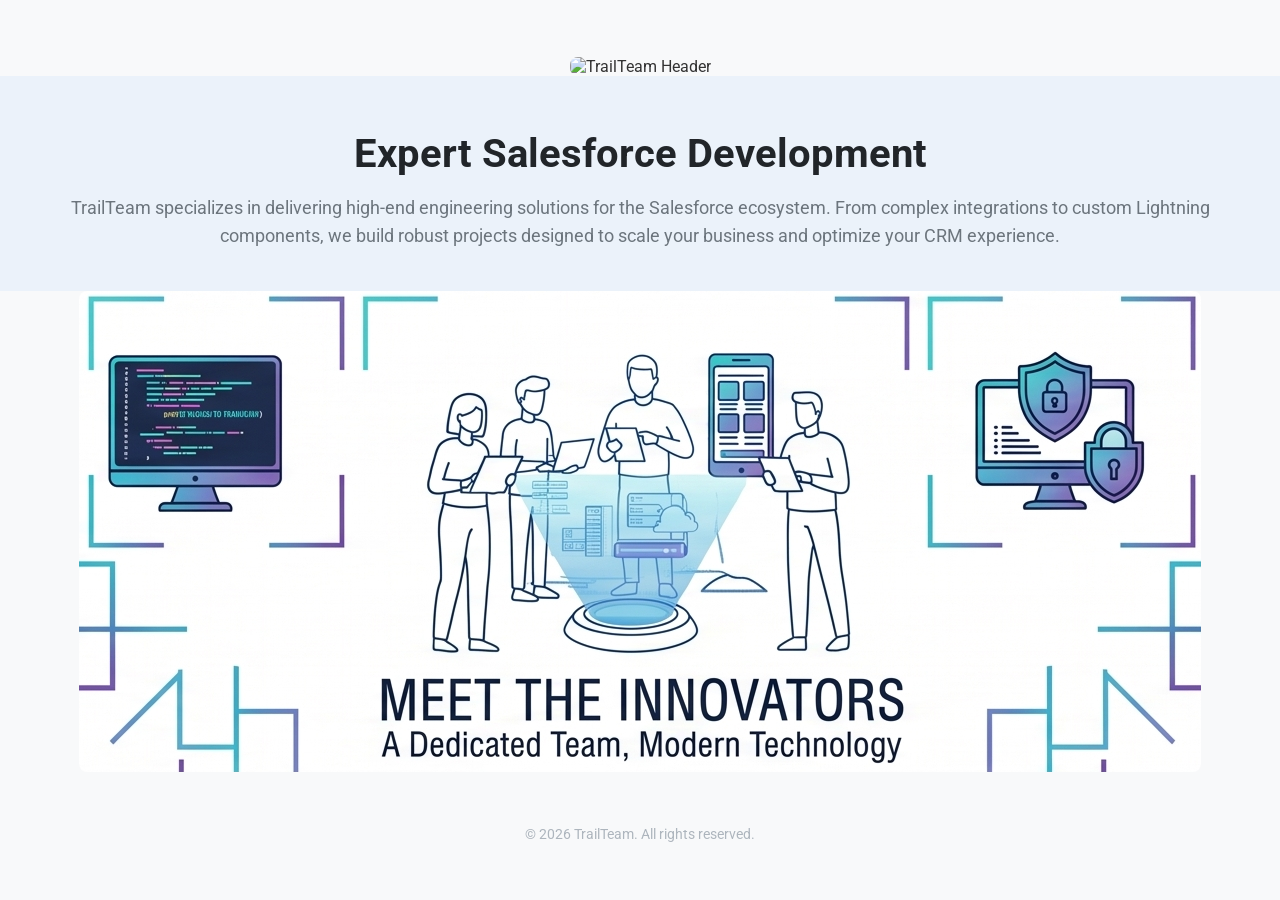
==== index.html @ 80cfc662 "Update index.html" ====
<!DOCTYPE html>
<html lang="en">
<head>
    <meta charset="UTF-8">
    <meta name="viewport" content="width=device-width, initial-scale=1.0">
    <title>TrailTeam | Salesforce Development</title>
    <link rel="preconnect" href="https://fonts.googleapis.com">
    <link rel="preconnect" href="https://fonts.gstatic.com" crossorigin>
    <link href="https://fonts.googleapis.com/css2?family=Roboto:wght@300;400;700&display=swap" rel="stylesheet">
    <style>
        body, html {
            min-height: 100vh;
            margin: 0;
            font-family: 'Roboto', sans-serif;
            background-color: #f8f9fa;
            color: #333;
            display: flex;
            justify-content: center;
            align-items: center;
            text-align: center;
        }

        .container {
            max-width: none;
        }

        header {
            margin-bottom: 0px;
        }

        .header-img {
            max-width: 100%;
            height: auto;
            border-radius: 8px;
            margin-bottom: 0px;
        }

        .logo {
            max-width: 180px;
            height: auto;
            margin-bottom: 20px;
        }

        .salesforce-info {
            padding: 20px;
            background: rgba(0, 123, 255, 0.05);
        }

        h1 {
            font-size: 2.5rem;
            margin-bottom: 10px;
            font-weight: 700;
            color: #212529;
        }

        h2 {
            font-size: 1.8rem;
            color: #007bff;
            margin-bottom: 15px;
        }

        p {
            font-size: 1.1rem;
            color: #6c757d;
            margin-bottom: 20px;
            line-height: 1.6;
        }

        .loader {
            border: 4px solid #f3f3f3;
            border-top: 4px solid #007bff;
            border-radius: 50%;
            width: 40px;
            height: 40px;
            animation: spin 2s linear infinite;
            margin: 0 auto 30px;
        }

        @keyframes spin {
            0% { transform: rotate(0deg); }
            100% { transform: rotate(360deg); }
        }

        .footer {
            margin-top: 50px;
            font-size: 0.9rem;
            color: #adb5bd;
        }

        /* Support for dark mode */
        @media (prefers-color-scheme: dark) {
            body { background-color: #121212; color: #e0e0e0; }
            h1 { color: #ffffff; }
            p { color: #b0b0b0; }
            .salesforce-info { background: rgba(255, 255, 255, 0.05); }
        }
    </style>
</head>
<body>

    <div class="container">
        <header>
            <img src="header_1.png" alt="TrailTeam Header" class="header-img">
            
            <img src="logo.png" alt="Company Logo" class="logo" onerror="this.style.display='none'; this.nextElementSibling.style.display='block';">
        </header>

        <section class="salesforce-info">
            <h1>Expert Salesforce Development</h1>
            <p>
                TrailTeam specializes in delivering high-end engineering solutions for the Salesforce ecosystem. 
                From complex integrations to custom Lightning components, we build robust projects 
                designed to scale your business and optimize your CRM experience.
            </p>
        </section>

        <img src="header2.png" alt="Our Projects" class="header-img">

        <div class="footer">
            &copy; 2026 TrailTeam. All rights reserved.
        </div>
    </div>

</body>
</html>
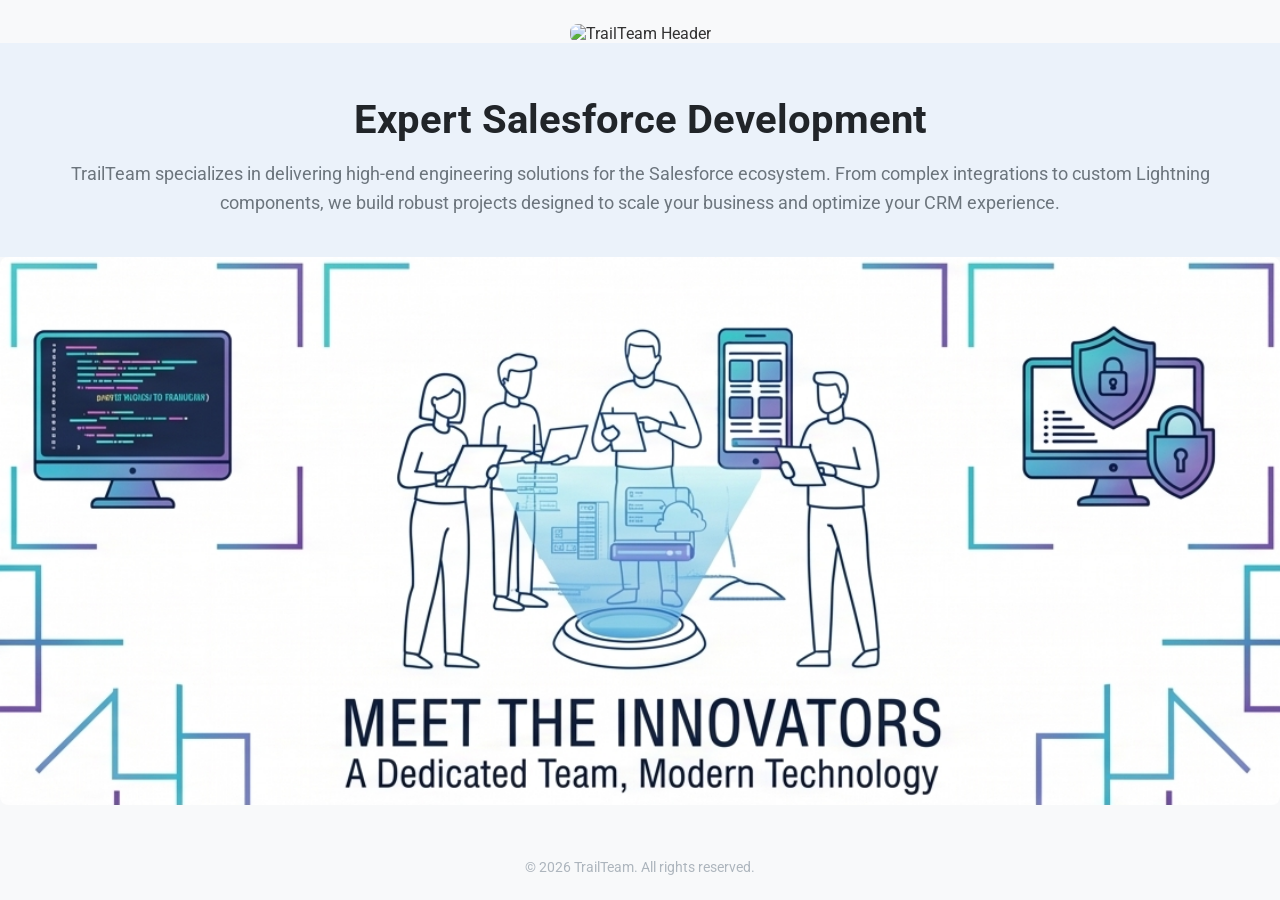
==== commit bc8bb196: "Update index.html" ====
--- a/index.html
+++ b/index.html
@@ -29,7 +29,7 @@
         }
 
         .header-img {
-            max-width: 100%;
+            width: 100%;
             height: auto;
             border-radius: 8px;
             margin-bottom: 0px;
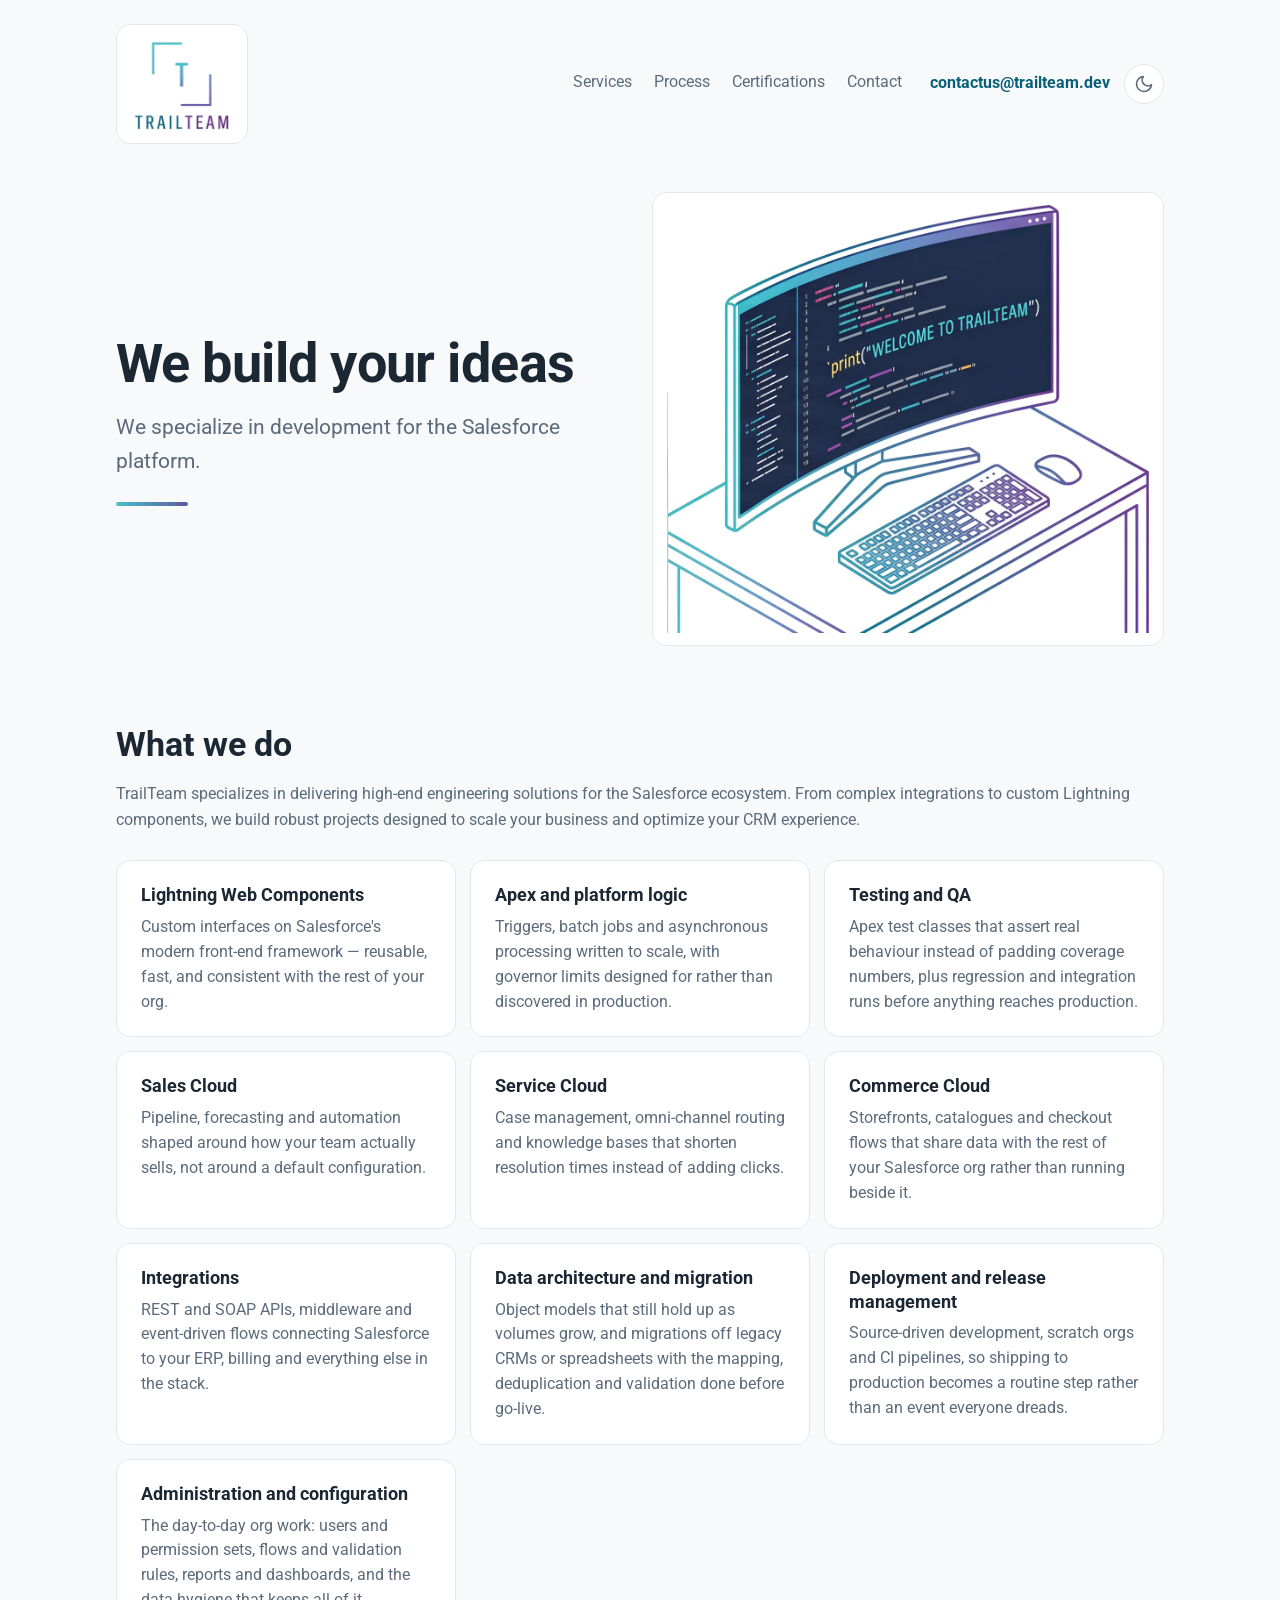
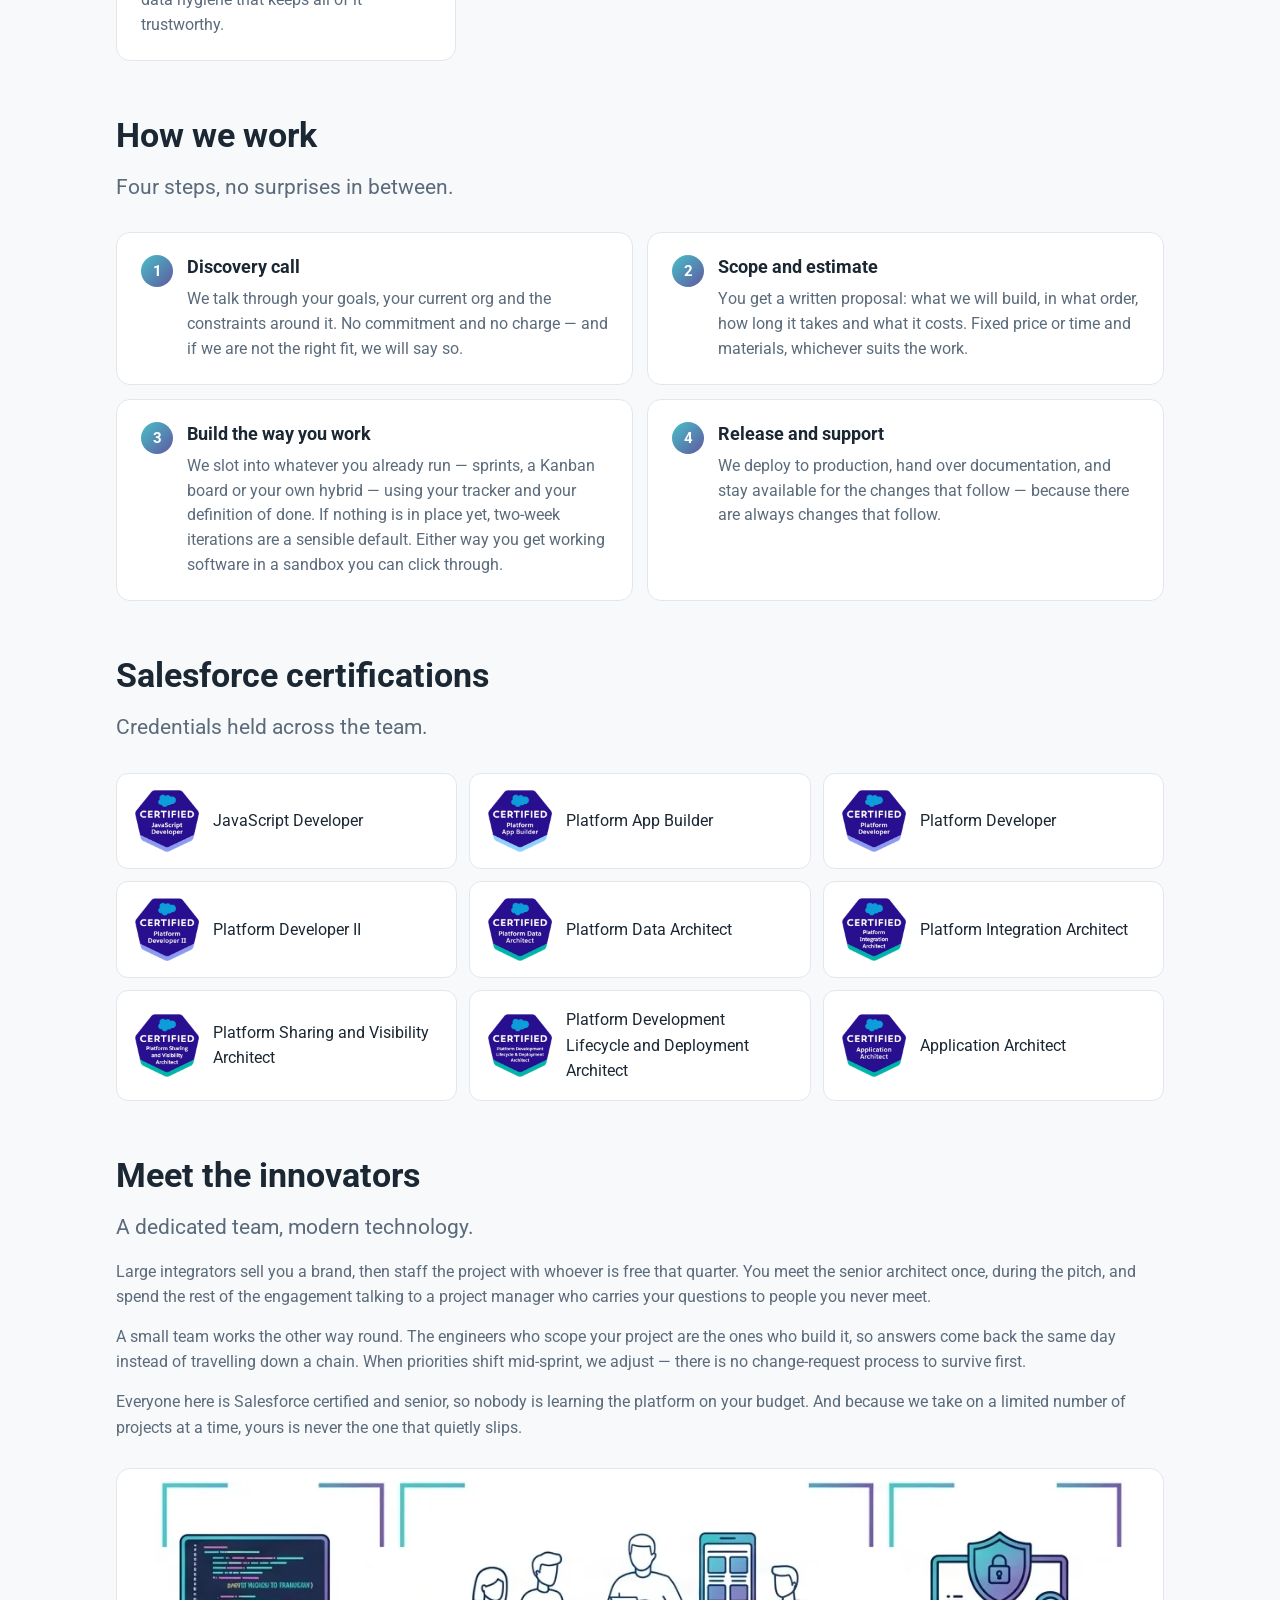
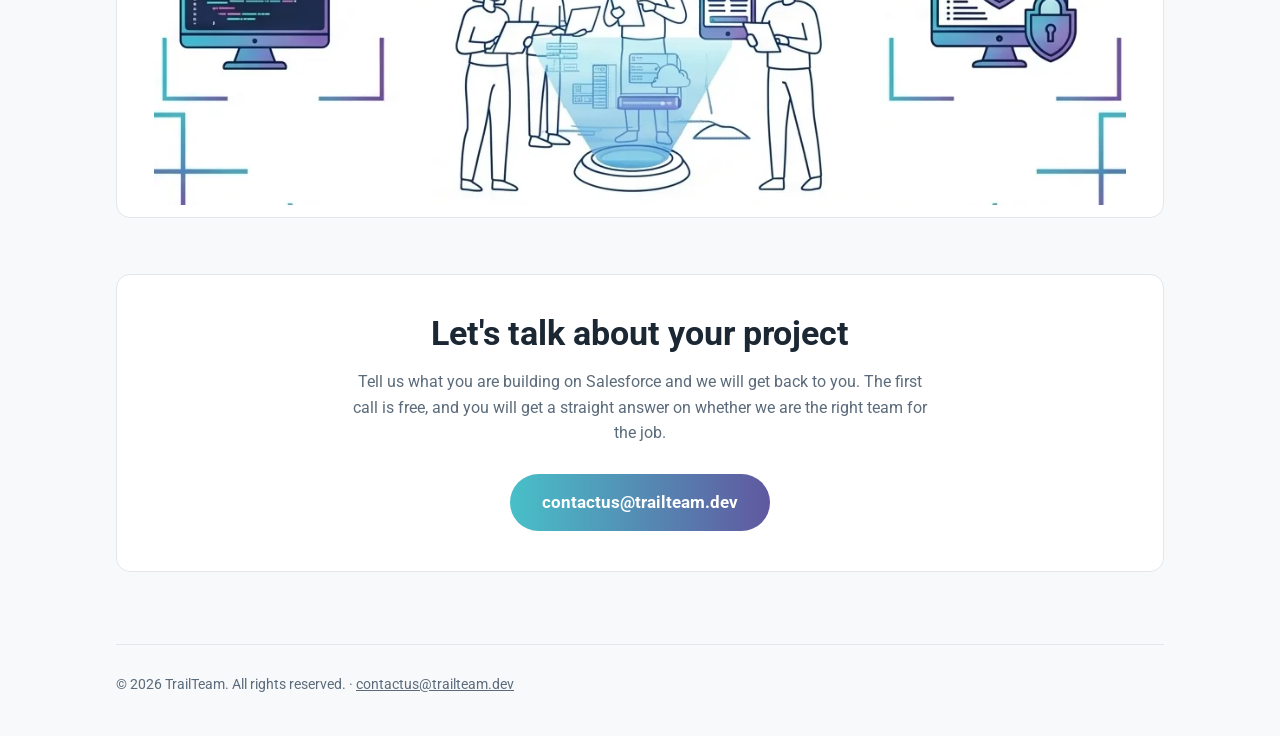
==== commit b48ec856: "Updated site" ====
--- a/index.html
+++ b/index.html
@@ -3,123 +3,615 @@
 <head>
     <meta charset="UTF-8">
     <meta name="viewport" content="width=device-width, initial-scale=1.0">
+
     <title>TrailTeam | Salesforce Development</title>
+    <meta name="description" content="TrailTeam specializes in development for the Salesforce platform: integrations, custom Lightning components and Apex solutions, delivered by a certified team.">
+    <link rel="canonical" href="https://trailteam.dev/">
+    <meta name="theme-color" content="#f8f9fa" media="(prefers-color-scheme: light)">
+    <meta name="theme-color" content="#10151a" media="(prefers-color-scheme: dark)">
+    <link rel="icon" type="image/png" sizes="64x64" href="favicon.png">
+    <link rel="apple-touch-icon" sizes="180x180" href="apple-touch-icon.png">
+
+    <meta property="og:type" content="website">
+    <meta property="og:url" content="https://trailteam.dev/">
+    <meta property="og:site_name" content="TrailTeam">
+    <meta property="og:title" content="TrailTeam | Salesforce Development">
+    <meta property="og:description" content="We specialize in development for the Salesforce platform: integrations, custom Lightning components and Apex, built by a certified team.">
+    <meta property="og:image" content="https://trailteam.dev/og.png">
+    <meta property="og:image:width" content="1200">
+    <meta property="og:image:height" content="630">
+    <meta name="twitter:card" content="summary_large_image">
+
+    <!-- Applied before first paint so a stored theme choice does not flash. -->
+    <script>
+        try {
+            var stored = localStorage.getItem('theme');
+            if (stored === 'light' || stored === 'dark') document.documentElement.dataset.theme = stored;
+        } catch (e) {}
+    </script>
+
     <link rel="preconnect" href="https://fonts.googleapis.com">
     <link rel="preconnect" href="https://fonts.gstatic.com" crossorigin>
     <link href="https://fonts.googleapis.com/css2?family=Roboto:wght@300;400;700&display=swap" rel="stylesheet">
     <style>
-        body, html {
-            min-height: 100vh;
+        /* Light is the default. The dark values are repeated for two selectors:
+           the system preference (unless the visitor forced light) and an explicit choice. */
+        :root {
+            --teal: #48c0c8;
+            --violet: #6058a0;
+            --deep: #086078;
+
+            --bg: #f8f9fa;
+            --surface: #ffffff;
+            --border: #e3e7eb;
+            --ink: #1b2733;
+            --ink-soft: #5b6b7b;
+            --accent: var(--deep);
+
+            --art-bg: #ffffff;
+            --art-border: var(--border);
+            --hero-art: url(hero.webp);
+            --team-art: url(team.webp);
+            --logo-art: url(logo.png);
+        }
+
+        @media (prefers-color-scheme: dark) {
+            :root:not([data-theme="light"]) {
+                --bg: #10151a;
+                --surface: #171e26;
+                --border: #28323d;
+                --ink: #e8edf2;
+                --ink-soft: #a3b1bf;
+                --accent: var(--teal);
+
+                --art-bg: transparent;
+                --art-border: transparent;
+                --hero-art: url(hero-dark.webp);
+                --team-art: url(team-dark.webp);
+                --logo-art: url(logo-dark.png);
+            }
+        }
+
+        :root[data-theme="dark"] {
+            --bg: #10151a;
+            --surface: #171e26;
+            --border: #28323d;
+            --ink: #e8edf2;
+            --ink-soft: #a3b1bf;
+            --accent: var(--teal);
+
+            --art-bg: transparent;
+            --art-border: transparent;
+            --hero-art: url(hero-dark.webp);
+            --team-art: url(team-dark.webp);
+            --logo-art: url(logo-dark.png);
+        }
+
+        *, *::before, *::after { box-sizing: border-box; }
+
+        html { scroll-behavior: smooth; }
+
+        body {
             margin: 0;
             font-family: 'Roboto', sans-serif;
-            background-color: #f8f9fa;
-            color: #333;
+            background-color: var(--bg);
+            color: var(--ink);
+            line-height: 1.6;
+            -webkit-font-smoothing: antialiased;
+        }
+
+        .wrap {
+            max-width: 1080px;
+            margin: 0 auto;
+            padding: 0 16px;
+        }
+
+        h1, h2 {
+            line-height: 1.15;
+            color: var(--ink);
+            margin: 0;
+        }
+
+        h1 { font-size: clamp(2.1rem, 6vw, 3.4rem); font-weight: 700; letter-spacing: -0.01em; }
+        h2 { font-size: clamp(1.5rem, 4vw, 2.1rem); font-weight: 700; }
+
+        p { margin: 16px 0 0; color: var(--ink-soft); }
+
+        .lede { font-size: clamp(1.05rem, 2.5vw, 1.3rem); }
+
+        .rule {
+            width: 72px;
+            height: 4px;
+            margin-top: 24px;
+            border-radius: 2px;
+            background: linear-gradient(90deg, var(--teal), var(--violet));
+        }
+
+        /* Header — stacked and left-aligned on narrow screens, one row once it fits. */
+        .site-header {
             display: flex;
-            justify-content: center;
+            flex-direction: column;
+            align-items: flex-start;
+            gap: 16px;
+            padding: 24px 0 8px;
+        }
+
+        @media (min-width: 760px) {
+            .site-header { flex-direction: row; align-items: center; gap: 14px 28px; }
+            .site-nav { margin-left: auto; }
+        }
+
+        /* The wordmark is line art: a white chip in light mode, bare strokes in dark.
+           `align-self` centres it horizontally in the stacked mobile header and
+           vertically once the header becomes a row. */
+        .brand {
+            display: block;
+            align-self: center;
+            width: 132px;
+            height: 120px;
+            background-color: var(--art-bg);
+            background-image: var(--logo-art);
+            background-repeat: no-repeat;
+            background-position: center;
+            background-size: contain;
+            background-origin: content-box;
+            border: 1px solid var(--art-border);
+            border-radius: 14px;
+            padding: 8px 14px;
+        }
+
+        .site-nav {
+            display: flex;
+            flex-wrap: wrap;
+            gap: 8px 22px;
+        }
+
+        .site-nav a {
+            color: var(--ink-soft);
+            text-decoration: none;
+            border-bottom: 2px solid transparent;
+            padding-bottom: 2px;
+        }
+
+        .site-nav a:hover { color: var(--ink); border-bottom-color: var(--teal); }
+
+        .header-end {
+            display: flex;
+            flex-wrap: wrap;
             align-items: center;
-            text-align: center;
-        }
-
-        .container {
-            max-width: none;
-        }
-
-        header {
-            margin-bottom: 0px;
-        }
-
-        .header-img {
-            width: 100%;
-            height: auto;
-            border-radius: 8px;
-            margin-bottom: 0px;
-        }
-
-        .logo {
-            max-width: 180px;
-            height: auto;
-            margin-bottom: 20px;
-        }
-
-        .salesforce-info {
-            padding: 20px;
-            background: rgba(0, 123, 255, 0.05);
-        }
-
-        h1 {
-            font-size: 2.5rem;
-            margin-bottom: 10px;
+            gap: 14px;
+        }
+
+        .header-mail {
+            color: var(--accent);
             font-weight: 700;
-            color: #212529;
-        }
-
-        h2 {
-            font-size: 1.8rem;
-            color: #007bff;
-            margin-bottom: 15px;
-        }
-
-        p {
-            font-size: 1.1rem;
-            color: #6c757d;
-            margin-bottom: 20px;
-            line-height: 1.6;
-        }
-
-        .loader {
-            border: 4px solid #f3f3f3;
-            border-top: 4px solid #007bff;
-            border-radius: 50%;
+            text-decoration: none;
+            border-bottom: 2px solid transparent;
+        }
+
+        .header-mail:hover { border-bottom-color: var(--teal); }
+
+        .theme-toggle {
+            display: grid;
+            place-items: center;
             width: 40px;
             height: 40px;
-            animation: spin 2s linear infinite;
-            margin: 0 auto 30px;
-        }
-
-        @keyframes spin {
-            0% { transform: rotate(0deg); }
-            100% { transform: rotate(360deg); }
-        }
-
-        .footer {
-            margin-top: 50px;
+            padding: 0;
+            border: 1px solid var(--border);
+            border-radius: 50%;
+            background: var(--surface);
+            color: var(--ink-soft);
+            cursor: pointer;
+        }
+
+        .theme-toggle:hover { color: var(--ink); border-color: var(--teal); }
+
+        .theme-toggle svg { width: 20px; height: 20px; }
+
+        .theme-toggle .icon-sun { display: none; }
+
+        @media (prefers-color-scheme: dark) {
+            :root:not([data-theme="light"]) .theme-toggle .icon-sun { display: block; }
+            :root:not([data-theme="light"]) .theme-toggle .icon-moon { display: none; }
+        }
+
+        :root[data-theme="dark"] .theme-toggle .icon-sun { display: block; }
+        :root[data-theme="dark"] .theme-toggle .icon-moon { display: none; }
+
+        /* Hero */
+        .hero {
+            display: grid;
+            gap: 32px;
+            align-items: center;
+            padding: 24px 0 8px;
+        }
+
+        @media (min-width: 860px) {
+            .hero { grid-template-columns: 1fr 1.05fr; gap: 48px; padding: 40px 0 24px; }
+        }
+
+        /* Illustrations are line art. Light mode sits them on a white card; dark mode uses
+           knocked-out copies with no card, so they stop looking like pasted-in rectangles. */
+        .art {
+            background-color: var(--art-bg);
+            background-repeat: no-repeat;
+            background-position: center;
+            background-size: contain;
+            background-origin: content-box;
+            border: 1px solid var(--art-border);
+            border-radius: 14px;
+            padding: 12px;
+        }
+
+        .art-hero {
+            aspect-ratio: 1100 / 976;
+            background-image: var(--hero-art);
+        }
+
+        .art-team {
+            aspect-ratio: 1122 / 374;
+            background-image: var(--team-art);
+        }
+
+        /* Sections */
+        section + section { margin-top: 56px; }
+
+        main section { scroll-margin-top: 24px; }
+
+        .panel {
+            background: var(--surface);
+            border: 1px solid var(--border);
+            border-radius: 14px;
+            padding: clamp(24px, 4vw, 40px);
+        }
+
+        .panel p { max-width: 64ch; }
+
+        .section-intro { margin-bottom: 28px; }
+
+        /* Certifications */
+        .cert-grid {
+            list-style: none;
+            margin: 0;
+            padding: 0;
+            display: grid;
+            gap: 12px;
+            grid-template-columns: repeat(auto-fill, minmax(280px, 1fr));
+        }
+
+        .cert-grid li {
+            display: flex;
+            align-items: center;
+            gap: 14px;
+            background: var(--surface);
+            border: 1px solid var(--border);
+            border-radius: 12px;
+            padding: 16px 18px;
+        }
+
+        .cert-grid img {
+            flex: 0 0 auto;
+            width: 64px;
+            height: auto;
+        }
+
+        /* Services */
+        .service-grid,
+        .steps {
+            list-style: none;
+            margin: 0;
+            padding: 0;
+            display: grid;
+            gap: 14px;
+        }
+
+        .service-grid { grid-template-columns: repeat(auto-fit, minmax(260px, 1fr)); }
+
+        .service-grid li,
+        .steps li {
+            background: var(--surface);
+            border: 1px solid var(--border);
+            border-radius: 14px;
+            padding: 22px 24px;
+        }
+
+        .service-grid h3,
+        .steps h3 {
+            margin: 0;
+            font-size: 1.15rem;
+            font-weight: 700;
+            color: var(--ink);
+            line-height: 1.3;
+        }
+
+        .service-grid p,
+        .steps p { margin-top: 8px; font-size: 0.97rem; }
+
+        /* Process — numbers come from a counter so the markup stays plain */
+        .steps { counter-reset: step; }
+
+        @media (min-width: 760px) {
+            .steps { grid-template-columns: repeat(2, 1fr); }
+        }
+
+        .steps li {
+            position: relative;
+            padding-left: 70px;
+        }
+
+        .steps li::before {
+            counter-increment: step;
+            content: counter(step);
+            position: absolute;
+            left: 24px;
+            top: 22px;
+            display: grid;
+            place-items: center;
+            width: 32px;
+            height: 32px;
+            border-radius: 50%;
+            background: linear-gradient(135deg, var(--teal), var(--violet));
+            color: #ffffff;
+            font-size: 0.95rem;
+            font-weight: 700;
+        }
+
+        /* Team — copy runs the full width of the section at every size, with the
+           illustration always underneath it. */
+        .team-copy { margin-bottom: 28px; }
+
+        .team-copy p { max-width: none; }
+
+        .team-copy p + p { margin-top: 14px; }
+
+        /* Contact */
+        .contact { text-align: center; }
+
+        .contact p { margin-left: auto; margin-right: auto; }
+
+        /* The label is an email address, so the pill has to survive narrow screens:
+           it may shrink and, as a last resort, break rather than escape its panel. */
+        .btn {
+            display: inline-block;
+            max-width: 100%;
+            margin-top: 28px;
+            padding: 15px clamp(16px, 5vw, 32px);
+            border-radius: 999px;
+            background: linear-gradient(90deg, var(--teal), var(--violet));
+            color: #ffffff;
+            font-size: clamp(0.85rem, 3.4vw, 1.05rem);
+            font-weight: 700;
+            text-decoration: none;
+            overflow-wrap: anywhere;
+        }
+
+        .btn:hover { filter: brightness(1.08); }
+
+        :is(.btn, .theme-toggle, .site-nav a, .header-mail):focus-visible {
+            outline: 3px solid var(--violet);
+            outline-offset: 3px;
+        }
+
+        /* Footer */
+        footer {
+            margin-top: 72px;
+            padding: 28px 0 40px;
+            border-top: 1px solid var(--border);
             font-size: 0.9rem;
-            color: #adb5bd;
-        }
-
-        /* Support for dark mode */
-        @media (prefers-color-scheme: dark) {
-            body { background-color: #121212; color: #e0e0e0; }
-            h1 { color: #ffffff; }
-            p { color: #b0b0b0; }
-            .salesforce-info { background: rgba(255, 255, 255, 0.05); }
+            color: var(--ink-soft);
+        }
+
+        footer a { color: inherit; }
+
+        @media (prefers-reduced-motion: reduce) {
+            html { scroll-behavior: auto; }
         }
     </style>
 </head>
 <body>
 
-    <div class="container">
-        <header>
-            <img src="header_1.png" alt="TrailTeam Header" class="header-img">
-            
-            <img src="logo.png" alt="Company Logo" class="logo" onerror="this.style.display='none'; this.nextElementSibling.style.display='block';">
+    <div class="wrap">
+
+        <header class="site-header">
+            <span class="brand" role="img" aria-label="TrailTeam"></span>
+
+            <nav class="site-nav" aria-label="Sections">
+                <a href="#services">Services</a>
+                <a href="#process">Process</a>
+                <a href="#certifications">Certifications</a>
+                <a href="#contact">Contact</a>
+            </nav>
+
+            <div class="header-end">
+                <a class="header-mail" href="mailto:contactus@trailteam.dev">contactus@trailteam.dev</a>
+                <button class="theme-toggle" type="button" aria-label="Switch to dark theme">
+                    <svg class="icon-moon" viewBox="0 0 24 24" fill="none" stroke="currentColor"
+                         stroke-width="2" stroke-linecap="round" stroke-linejoin="round" aria-hidden="true">
+                        <path d="M21 12.8A9 9 0 1 1 11.2 3a7 7 0 0 0 9.8 9.8z"></path>
+                    </svg>
+                    <svg class="icon-sun" viewBox="0 0 24 24" fill="none" stroke="currentColor"
+                         stroke-width="2" stroke-linecap="round" stroke-linejoin="round" aria-hidden="true">
+                        <circle cx="12" cy="12" r="4.5"></circle>
+                        <path d="M12 2v2M12 20v2M4.9 4.9l1.4 1.4M17.7 17.7l1.4 1.4M2 12h2M20 12h2M4.9 19.1l1.4-1.4M17.7 6.3l1.4-1.4"></path>
+                    </svg>
+                </button>
+            </div>
         </header>
 
-        <section class="salesforce-info">
-            <h1>Expert Salesforce Development</h1>
-            <p>
-                TrailTeam specializes in delivering high-end engineering solutions for the Salesforce ecosystem. 
-                From complex integrations to custom Lightning components, we build robust projects 
-                designed to scale your business and optimize your CRM experience.
-            </p>
-        </section>
-
-        <img src="header2.png" alt="Our Projects" class="header-img">
-
-        <div class="footer">
-            &copy; 2026 TrailTeam. All rights reserved.
-        </div>
+        <main>
+            <section class="hero">
+                <div>
+                    <h1>We build your ideas</h1>
+                    <p class="lede">We specialize in development for the Salesforce platform.</p>
+                    <div class="rule"></div>
+                </div>
+                <div class="art art-hero" role="img"
+                     aria-label="Developer workstation with a curved monitor showing code"></div>
+            </section>
+
+            <section id="services">
+                <div class="section-intro">
+                    <h2>What we do</h2>
+                    <p>
+                        TrailTeam specializes in delivering high-end engineering solutions for the Salesforce ecosystem.
+                        From complex integrations to custom Lightning components, we build robust projects
+                        designed to scale your business and optimize your CRM experience.
+                    </p>
+                </div>
+                <ul class="service-grid">
+                    <li>
+                        <h3>Lightning Web Components</h3>
+                        <p>Custom interfaces on Salesforce's modern front-end framework — reusable, fast, and consistent with the rest of your org.</p>
+                    </li>
+                    <li>
+                        <h3>Apex and platform logic</h3>
+                        <p>Triggers, batch jobs and asynchronous processing written to scale, with governor limits designed for rather than discovered in production.</p>
+                    </li>
+                    <li>
+                        <h3>Testing and QA</h3>
+                        <p>Apex test classes that assert real behaviour instead of padding coverage numbers, plus regression and integration runs before anything reaches production.</p>
+                    </li>
+                    <li>
+                        <h3>Sales Cloud</h3>
+                        <p>Pipeline, forecasting and automation shaped around how your team actually sells, not around a default configuration.</p>
+                    </li>
+                    <li>
+                        <h3>Service Cloud</h3>
+                        <p>Case management, omni-channel routing and knowledge bases that shorten resolution times instead of adding clicks.</p>
+                    </li>
+                    <li>
+                        <h3>Commerce Cloud</h3>
+                        <p>Storefronts, catalogues and checkout flows that share data with the rest of your Salesforce org rather than running beside it.</p>
+                    </li>
+                    <li>
+                        <h3>Integrations</h3>
+                        <p>REST and SOAP APIs, middleware and event-driven flows connecting Salesforce to your ERP, billing and everything else in the stack.</p>
+                    </li>
+                    <li>
+                        <h3>Data architecture and migration</h3>
+                        <p>Object models that still hold up as volumes grow, and migrations off legacy CRMs or spreadsheets with the mapping, deduplication and validation done before go-live.</p>
+                    </li>
+                    <li>
+                        <h3>Deployment and release management</h3>
+                        <p>Source-driven development, scratch orgs and CI pipelines, so shipping to production becomes a routine step rather than an event everyone dreads.</p>
+                    </li>
+                    <li>
+                        <h3>Administration and configuration</h3>
+                        <p>The day-to-day org work: users and permission sets, flows and validation rules, reports and dashboards, and the data hygiene that keeps all of it trustworthy.</p>
+                    </li>
+                </ul>
+            </section>
+
+            <section id="process">
+                <div class="section-intro">
+                    <h2>How we work</h2>
+                    <p class="lede">Four steps, no surprises in between.</p>
+                </div>
+                <ol class="steps">
+                    <li>
+                        <h3>Discovery call</h3>
+                        <p>We talk through your goals, your current org and the constraints around it. No commitment and no charge — and if we are not the right fit, we will say so.</p>
+                    </li>
+                    <li>
+                        <h3>Scope and estimate</h3>
+                        <p>You get a written proposal: what we will build, in what order, how long it takes and what it costs. Fixed price or time and materials, whichever suits the work.</p>
+                    </li>
+                    <li>
+                        <h3>Build the way you work</h3>
+                        <p>We slot into whatever you already run — sprints, a Kanban board or your own hybrid — using your tracker and your definition of done. If nothing is in place yet, two-week iterations are a sensible default. Either way you get working software in a sandbox you can click through.</p>
+                    </li>
+                    <li>
+                        <h3>Release and support</h3>
+                        <p>We deploy to production, hand over documentation, and stay available for the changes that follow — because there are always changes that follow.</p>
+                    </li>
+                </ol>
+            </section>
+
+            <section id="certifications">
+                <div class="section-intro">
+                    <h2>Salesforce certifications</h2>
+                    <p class="lede">Credentials held across the team.</p>
+                </div>
+                <ul class="cert-grid">
+                    <li><img src="certs/javascript-developer.webp" alt="" width="192" height="188" loading="lazy">JavaScript Developer</li>
+                    <li><img src="certs/platform-app-builder.webp" alt="" width="192" height="188" loading="lazy">Platform App Builder</li>
+                    <li><img src="certs/platform-developer.webp" alt="" width="192" height="188" loading="lazy">Platform Developer</li>
+                    <li><img src="certs/platform-developer-ii.webp" alt="" width="192" height="188" loading="lazy">Platform Developer II</li>
+                    <li><img src="certs/platform-data-architect.webp" alt="" width="192" height="188" loading="lazy">Platform Data Architect</li>
+                    <li><img src="certs/platform-integration-architect.webp" alt="" width="192" height="188" loading="lazy">Platform Integration Architect</li>
+                    <li><img src="certs/platform-sharing-and-visibility-architect.webp" alt="" width="192" height="188" loading="lazy">Platform Sharing and Visibility Architect</li>
+                    <li><img src="certs/platform-development-lifecycle-and-deployment-architect.webp" alt="" width="192" height="188" loading="lazy">Platform Development Lifecycle and Deployment Architect</li>
+                    <li><img src="certs/application-architect.webp" alt="" width="192" height="188" loading="lazy">Application Architect</li>
+                </ul>
+            </section>
+
+            <section id="team">
+                <div class="team-copy">
+                    <h2>Meet the innovators</h2>
+                    <p class="lede">A dedicated team, modern technology.</p>
+                    <p>
+                        Large integrators sell you a brand, then staff the project with whoever is free that
+                        quarter. You meet the senior architect once, during the pitch, and spend the rest of the
+                        engagement talking to a project manager who carries your questions to people you never meet.
+                    </p>
+                    <p>
+                        A small team works the other way round. The engineers who scope your project are the ones
+                        who build it, so answers come back the same day instead of travelling down a chain. When
+                        priorities shift mid-sprint, we adjust — there is no change-request process to survive first.
+                    </p>
+                    <p>
+                        Everyone here is Salesforce certified and senior, so nobody is learning the platform on your
+                        budget. And because we take on a limited number of projects at a time, yours is never the one
+                        that quietly slips.
+                    </p>
+                </div>
+                <div class="art art-team" role="img"
+                     aria-label="A team collaborating around cloud infrastructure, code and security"></div>
+            </section>
+
+            <section class="panel contact" id="contact">
+                <h2>Let's talk about your project</h2>
+                <p>
+                    Tell us what you are building on Salesforce and we will get back to you. The first call is
+                    free, and you will get a straight answer on whether we are the right team for the job.
+                </p>
+                <a class="btn" href="mailto:contactus@trailteam.dev">contactus@trailteam.dev</a>
+            </section>
+        </main>
+
+        <footer>
+            &copy; 2026 TrailTeam. All rights reserved. &middot;
+            <a href="mailto:contactus@trailteam.dev">contactus@trailteam.dev</a>
+        </footer>
+
     </div>
+
+    <script>
+        (function () {
+            var root = document.documentElement;
+            var button = document.querySelector('.theme-toggle');
+            var systemDark = window.matchMedia('(prefers-color-scheme: dark)');
+
+            function active() {
+                return root.dataset.theme || (systemDark.matches ? 'dark' : 'light');
+            }
+
+            function relabel() {
+                button.setAttribute('aria-label',
+                    active() === 'dark' ? 'Switch to light theme' : 'Switch to dark theme');
+            }
+
+            button.addEventListener('click', function () {
+                var next = active() === 'dark' ? 'light' : 'dark';
+                root.dataset.theme = next;
+                try { localStorage.setItem('theme', next); } catch (e) {}
+                relabel();
+            });
+
+            systemDark.addEventListener('change', relabel);
+            relabel();
+        })();
+    </script>
 
 </body>
 </html>
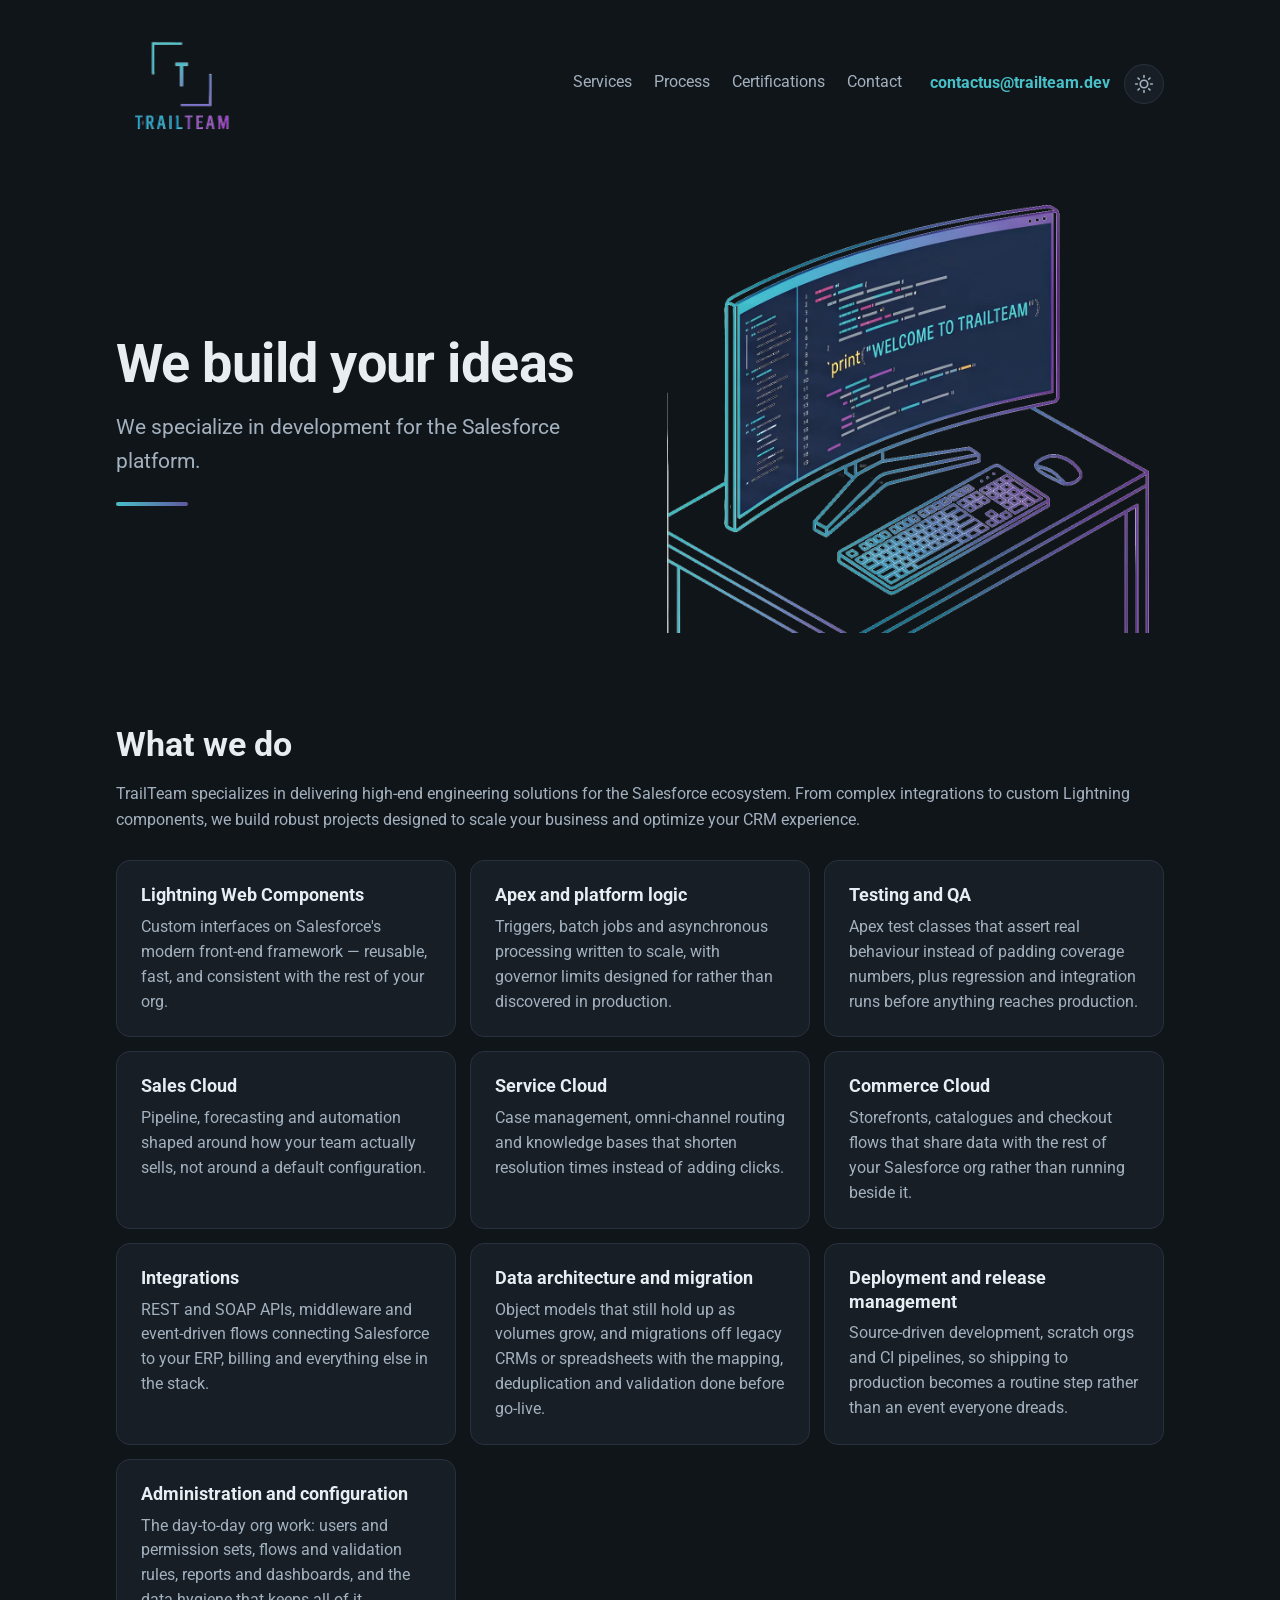
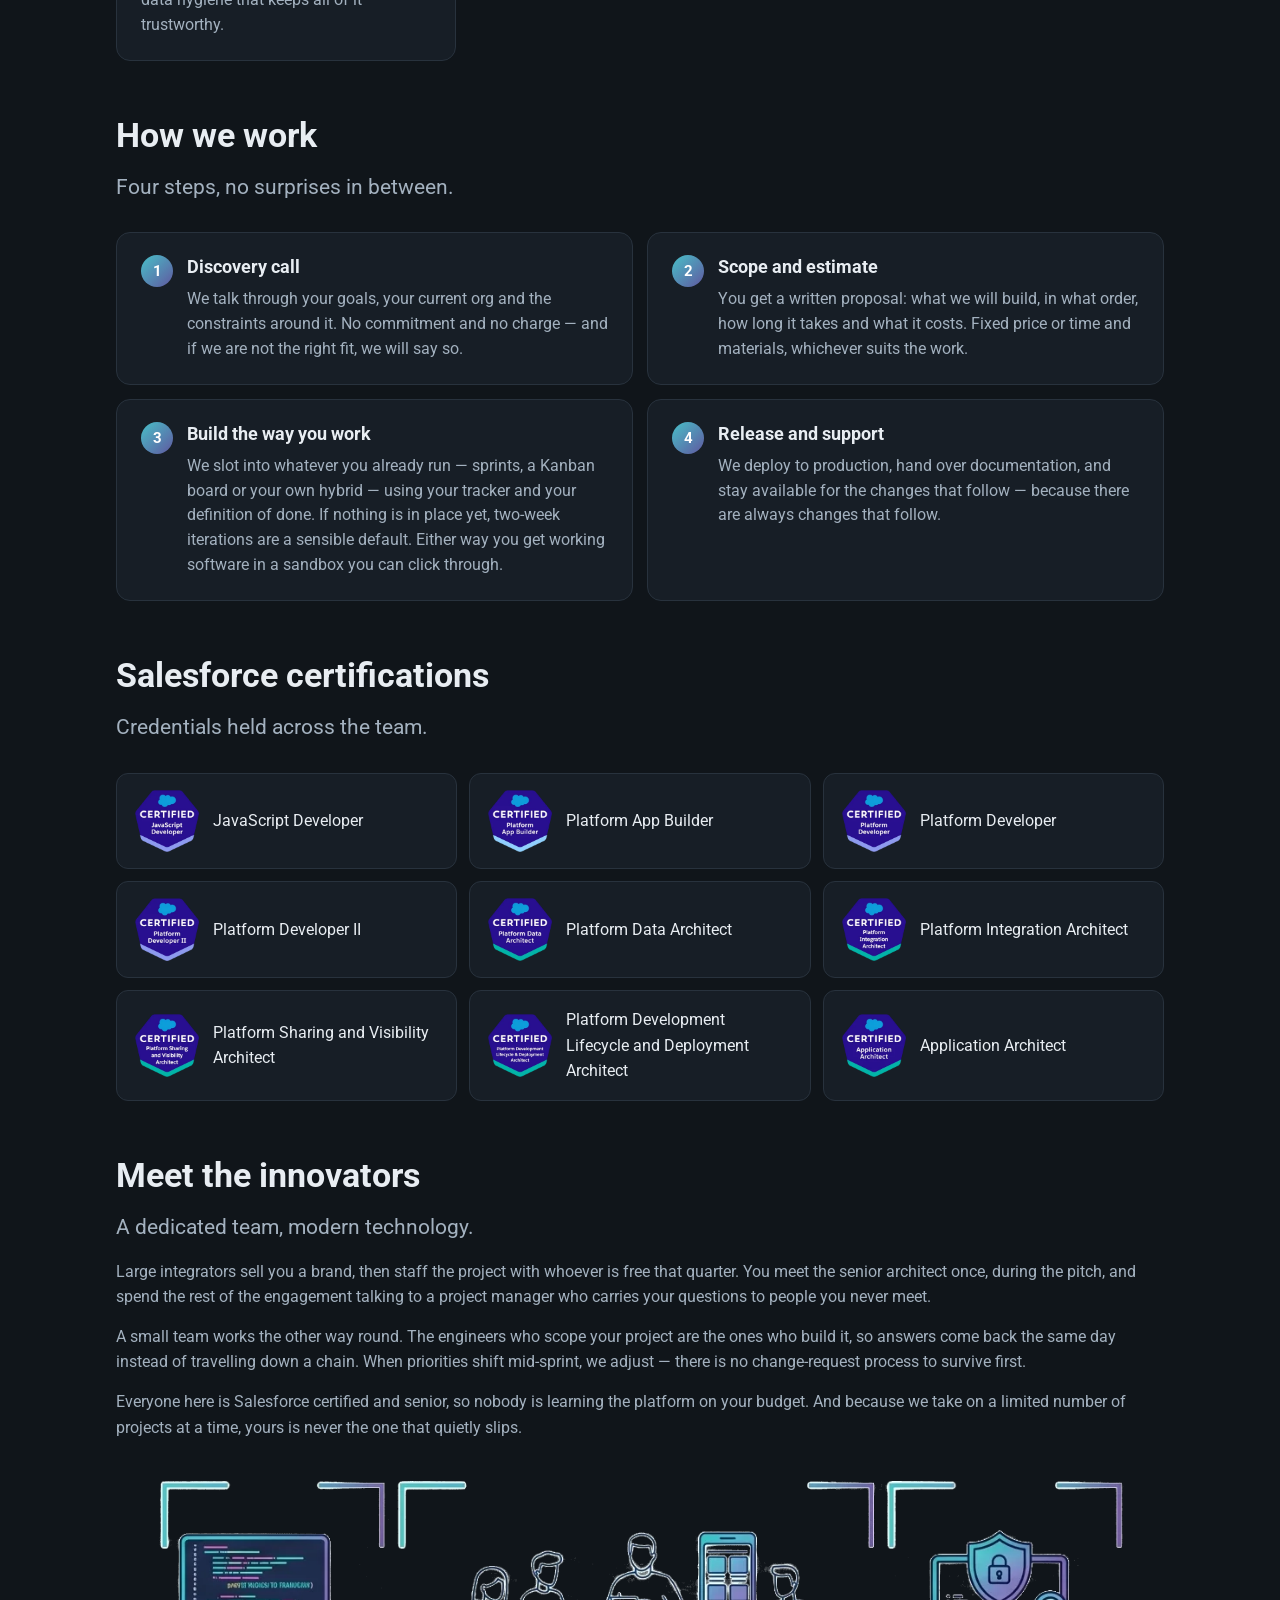
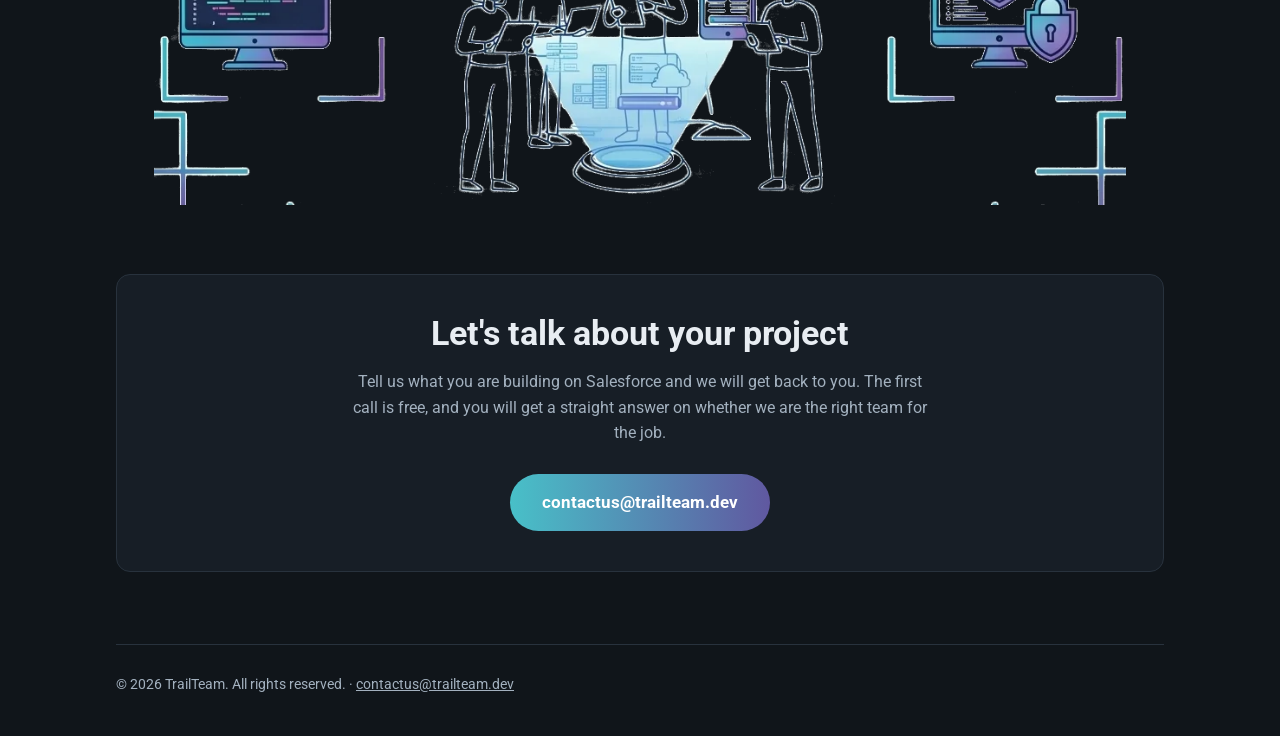
==== commit 775c6660: "set dark mode as default" ====
--- a/index.html
+++ b/index.html
@@ -7,8 +7,7 @@
     <title>TrailTeam | Salesforce Development</title>
     <meta name="description" content="TrailTeam specializes in development for the Salesforce platform: integrations, custom Lightning components and Apex solutions, delivered by a certified team.">
     <link rel="canonical" href="https://trailteam.dev/">
-    <meta name="theme-color" content="#f8f9fa" media="(prefers-color-scheme: light)">
-    <meta name="theme-color" content="#10151a" media="(prefers-color-scheme: dark)">
+    <meta name="theme-color" content="#10151a">
     <link rel="icon" type="image/png" sizes="64x64" href="favicon.png">
     <link rel="apple-touch-icon" sizes="180x180" href="apple-touch-icon.png">
 
@@ -34,12 +33,31 @@
     <link rel="preconnect" href="https://fonts.gstatic.com" crossorigin>
     <link href="https://fonts.googleapis.com/css2?family=Roboto:wght@300;400;700&display=swap" rel="stylesheet">
     <style>
-        /* Light is the default. The dark values are repeated for two selectors:
-           the system preference (unless the visitor forced light) and an explicit choice. */
+        /* Dark is the site default, whatever the visitor's OS prefers.
+           Light applies only when they pick it with the toggle. */
         :root {
             --teal: #48c0c8;
             --violet: #6058a0;
             --deep: #086078;
+
+            color-scheme: dark;
+
+            --bg: #10151a;
+            --surface: #171e26;
+            --border: #28323d;
+            --ink: #e8edf2;
+            --ink-soft: #a3b1bf;
+            --accent: var(--teal);
+
+            --art-bg: transparent;
+            --art-border: transparent;
+            --hero-art: url(hero-dark.webp);
+            --team-art: url(team-dark.webp);
+            --logo-art: url(logo-dark.png);
+        }
+
+        :root[data-theme="light"] {
+            color-scheme: light;
 
             --bg: #f8f9fa;
             --surface: #ffffff;
@@ -53,38 +71,6 @@
             --hero-art: url(hero.webp);
             --team-art: url(team.webp);
             --logo-art: url(logo.png);
-        }
-
-        @media (prefers-color-scheme: dark) {
-            :root:not([data-theme="light"]) {
-                --bg: #10151a;
-                --surface: #171e26;
-                --border: #28323d;
-                --ink: #e8edf2;
-                --ink-soft: #a3b1bf;
-                --accent: var(--teal);
-
-                --art-bg: transparent;
-                --art-border: transparent;
-                --hero-art: url(hero-dark.webp);
-                --team-art: url(team-dark.webp);
-                --logo-art: url(logo-dark.png);
-            }
-        }
-
-        :root[data-theme="dark"] {
-            --bg: #10151a;
-            --surface: #171e26;
-            --border: #28323d;
-            --ink: #e8edf2;
-            --ink-soft: #a3b1bf;
-            --accent: var(--teal);
-
-            --art-bg: transparent;
-            --art-border: transparent;
-            --hero-art: url(hero-dark.webp);
-            --team-art: url(team-dark.webp);
-            --logo-art: url(logo-dark.png);
         }
 
         *, *::before, *::after { box-sizing: border-box; }
@@ -208,15 +194,11 @@
 
         .theme-toggle svg { width: 20px; height: 20px; }
 
-        .theme-toggle .icon-sun { display: none; }
-
-        @media (prefers-color-scheme: dark) {
-            :root:not([data-theme="light"]) .theme-toggle .icon-sun { display: block; }
-            :root:not([data-theme="light"]) .theme-toggle .icon-moon { display: none; }
-        }
-
-        :root[data-theme="dark"] .theme-toggle .icon-sun { display: block; }
-        :root[data-theme="dark"] .theme-toggle .icon-moon { display: none; }
+        /* The button shows the theme it switches to, so dark-by-default shows the sun. */
+        .theme-toggle .icon-moon { display: none; }
+
+        :root[data-theme="light"] .theme-toggle .icon-sun { display: none; }
+        :root[data-theme="light"] .theme-toggle .icon-moon { display: block; }
 
         /* Hero */
         .hero {
@@ -590,26 +572,27 @@
         (function () {
             var root = document.documentElement;
             var button = document.querySelector('.theme-toggle');
-            var systemDark = window.matchMedia('(prefers-color-scheme: dark)');
-
+            var themeColor = document.querySelector('meta[name="theme-color"]');
+
+            // Dark unless the visitor has explicitly asked for light.
             function active() {
-                return root.dataset.theme || (systemDark.matches ? 'dark' : 'light');
+                return root.dataset.theme === 'light' ? 'light' : 'dark';
             }
 
-            function relabel() {
-                button.setAttribute('aria-label',
-                    active() === 'dark' ? 'Switch to light theme' : 'Switch to dark theme');
+            function sync() {
+                var dark = active() === 'dark';
+                button.setAttribute('aria-label', dark ? 'Switch to light theme' : 'Switch to dark theme');
+                if (themeColor) themeColor.setAttribute('content', dark ? '#10151a' : '#f8f9fa');
             }
 
             button.addEventListener('click', function () {
                 var next = active() === 'dark' ? 'light' : 'dark';
                 root.dataset.theme = next;
                 try { localStorage.setItem('theme', next); } catch (e) {}
-                relabel();
+                sync();
             });
 
-            systemDark.addEventListener('change', relabel);
-            relabel();
+            sync();
         })();
     </script>
 
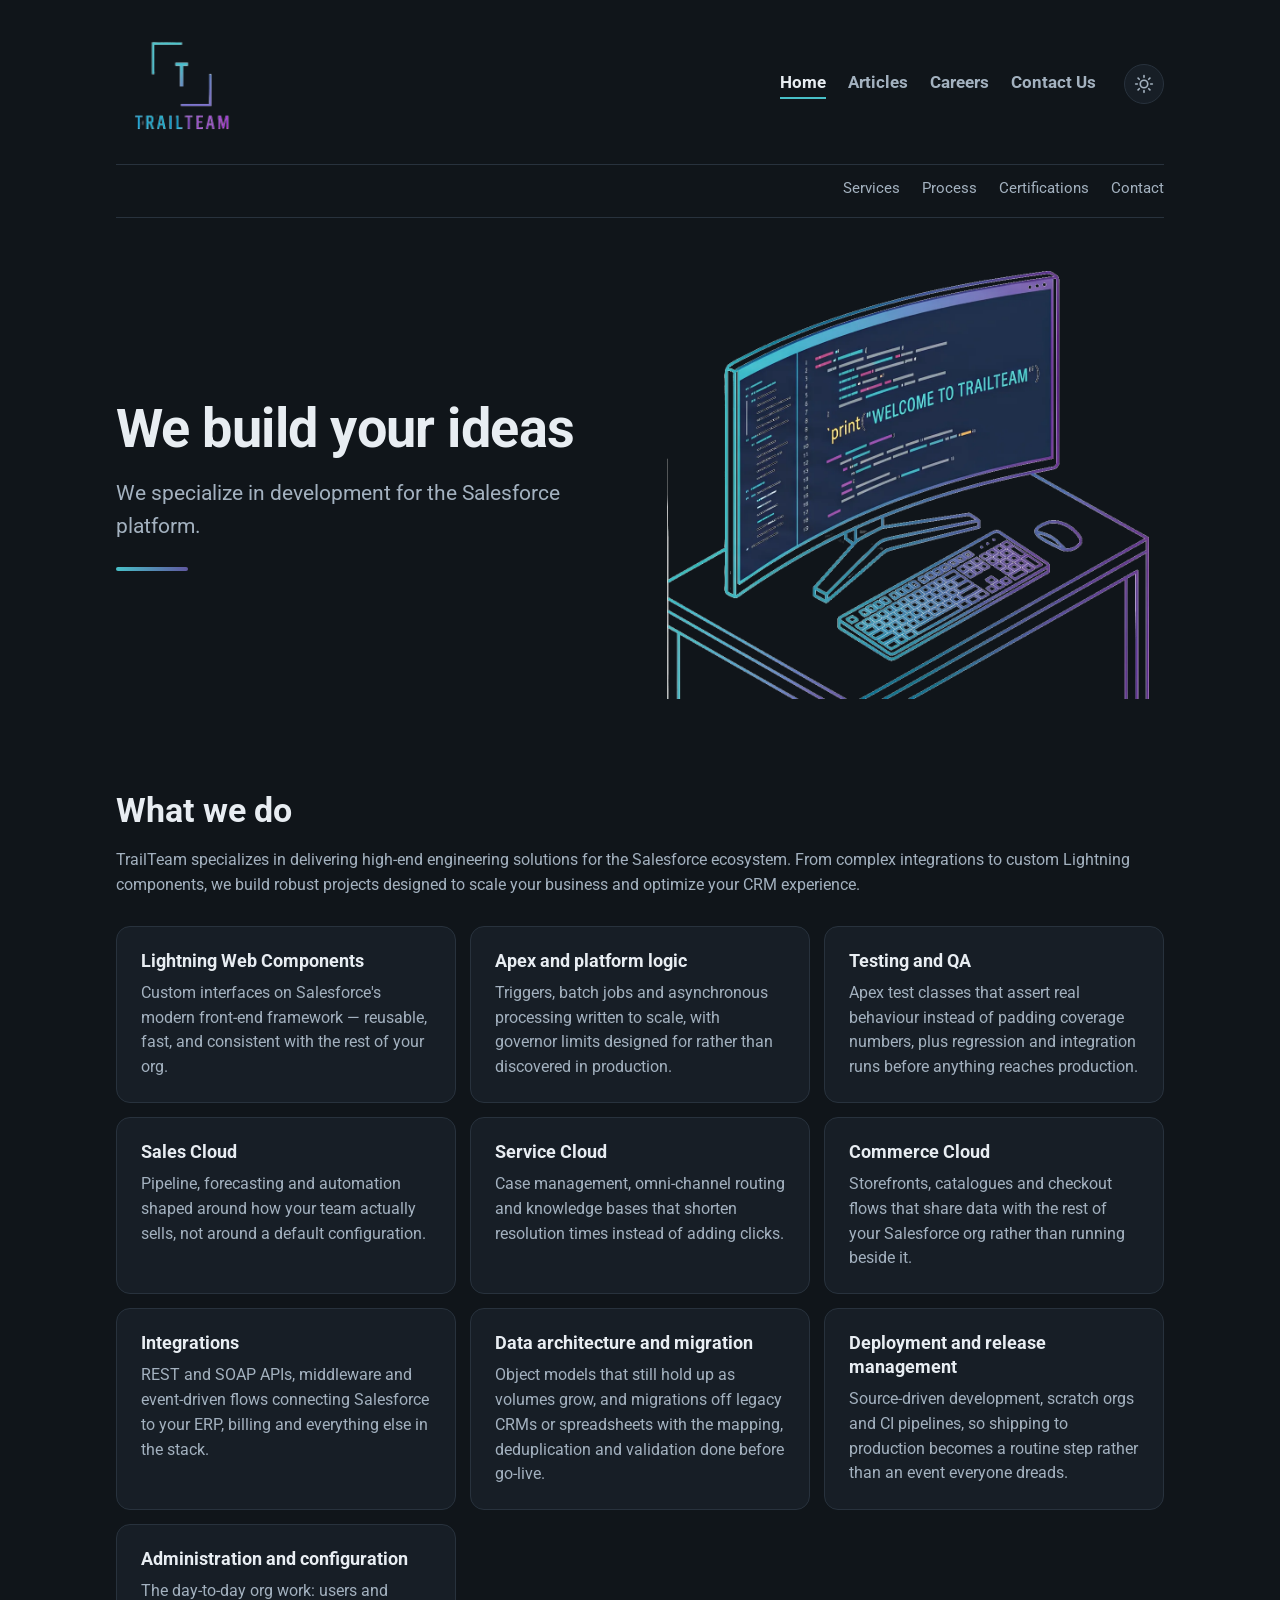
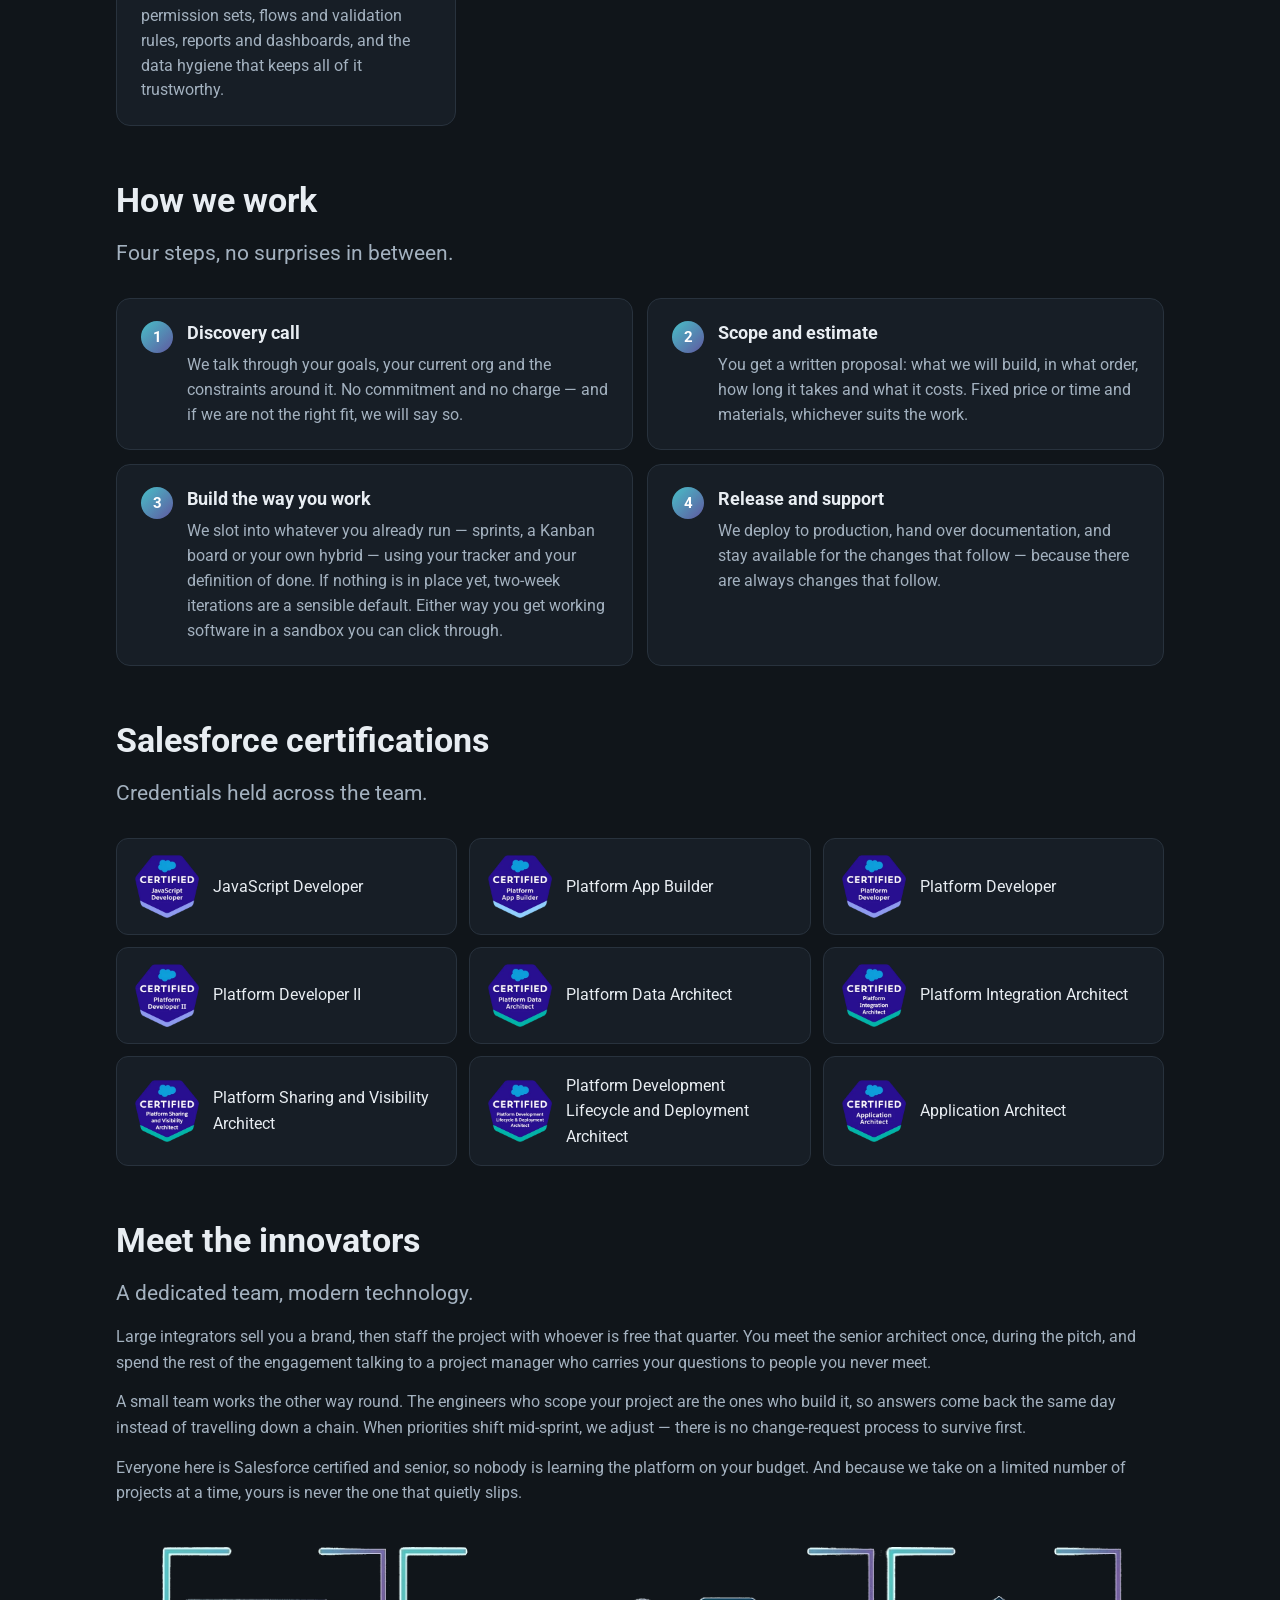
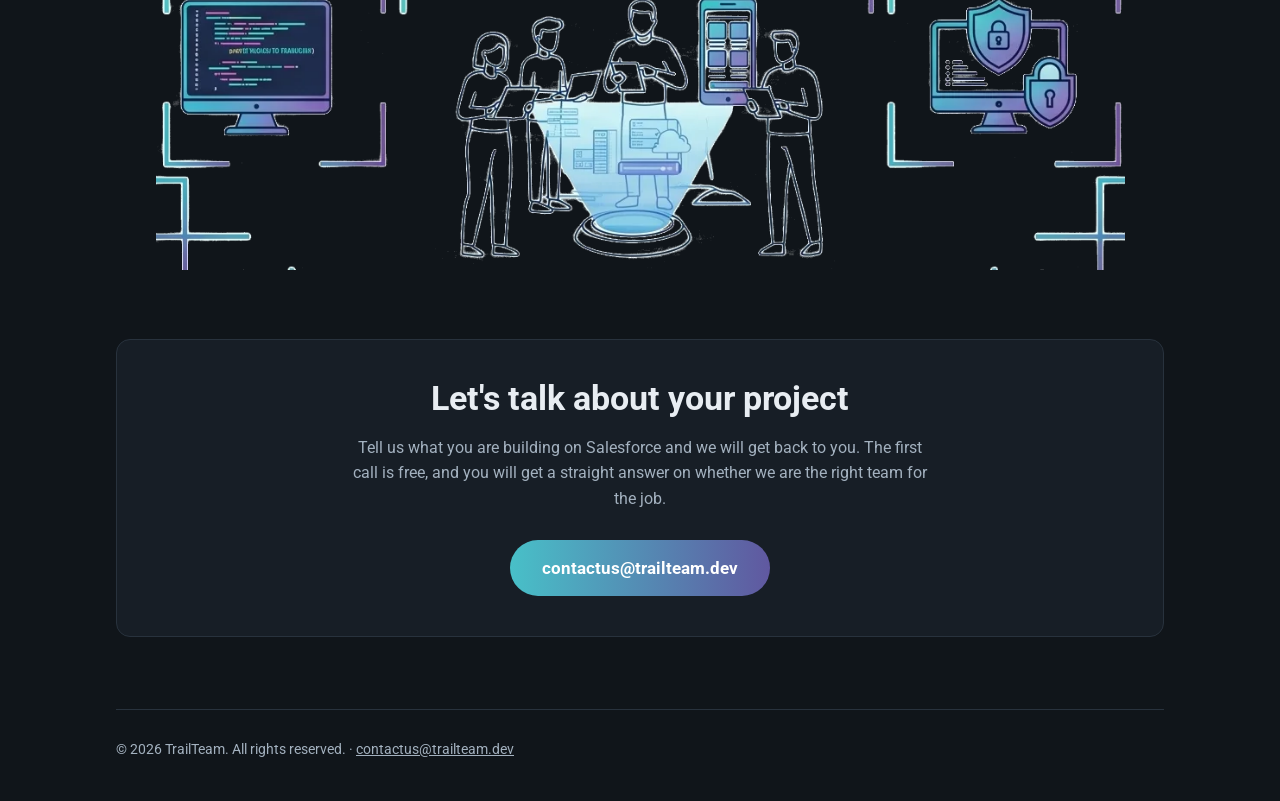
==== commit 34c42bf9: "Added Article/Careers/Contact Us menus" ====
--- a/index.html
+++ b/index.html
@@ -8,15 +8,15 @@
     <meta name="description" content="TrailTeam specializes in development for the Salesforce platform: integrations, custom Lightning components and Apex solutions, delivered by a certified team.">
     <link rel="canonical" href="https://trailteam.dev/">
     <meta name="theme-color" content="#10151a">
-    <link rel="icon" type="image/png" sizes="64x64" href="favicon.png">
-    <link rel="apple-touch-icon" sizes="180x180" href="apple-touch-icon.png">
+    <link rel="icon" type="image/png" sizes="64x64" href="images/favicon.png">
+    <link rel="apple-touch-icon" sizes="180x180" href="images/apple-touch-icon.png">
 
     <meta property="og:type" content="website">
     <meta property="og:url" content="https://trailteam.dev/">
     <meta property="og:site_name" content="TrailTeam">
     <meta property="og:title" content="TrailTeam | Salesforce Development">
     <meta property="og:description" content="We specialize in development for the Salesforce platform: integrations, custom Lightning components and Apex, built by a certified team.">
-    <meta property="og:image" content="https://trailteam.dev/og.png">
+    <meta property="og:image" content="https://trailteam.dev/images/og.png">
     <meta property="og:image:width" content="1200">
     <meta property="og:image:height" content="630">
     <meta name="twitter:card" content="summary_large_image">
@@ -32,363 +32,8 @@
     <link rel="preconnect" href="https://fonts.googleapis.com">
     <link rel="preconnect" href="https://fonts.gstatic.com" crossorigin>
     <link href="https://fonts.googleapis.com/css2?family=Roboto:wght@300;400;700&display=swap" rel="stylesheet">
-    <style>
-        /* Dark is the site default, whatever the visitor's OS prefers.
-           Light applies only when they pick it with the toggle. */
-        :root {
-            --teal: #48c0c8;
-            --violet: #6058a0;
-            --deep: #086078;
-
-            color-scheme: dark;
-
-            --bg: #10151a;
-            --surface: #171e26;
-            --border: #28323d;
-            --ink: #e8edf2;
-            --ink-soft: #a3b1bf;
-            --accent: var(--teal);
-
-            --art-bg: transparent;
-            --art-border: transparent;
-            --hero-art: url(hero-dark.webp);
-            --team-art: url(team-dark.webp);
-            --logo-art: url(logo-dark.png);
-        }
-
-        :root[data-theme="light"] {
-            color-scheme: light;
-
-            --bg: #f8f9fa;
-            --surface: #ffffff;
-            --border: #e3e7eb;
-            --ink: #1b2733;
-            --ink-soft: #5b6b7b;
-            --accent: var(--deep);
-
-            --art-bg: #ffffff;
-            --art-border: var(--border);
-            --hero-art: url(hero.webp);
-            --team-art: url(team.webp);
-            --logo-art: url(logo.png);
-        }
-
-        *, *::before, *::after { box-sizing: border-box; }
-
-        html { scroll-behavior: smooth; }
-
-        body {
-            margin: 0;
-            font-family: 'Roboto', sans-serif;
-            background-color: var(--bg);
-            color: var(--ink);
-            line-height: 1.6;
-            -webkit-font-smoothing: antialiased;
-        }
-
-        .wrap {
-            max-width: 1080px;
-            margin: 0 auto;
-            padding: 0 16px;
-        }
-
-        h1, h2 {
-            line-height: 1.15;
-            color: var(--ink);
-            margin: 0;
-        }
-
-        h1 { font-size: clamp(2.1rem, 6vw, 3.4rem); font-weight: 700; letter-spacing: -0.01em; }
-        h2 { font-size: clamp(1.5rem, 4vw, 2.1rem); font-weight: 700; }
-
-        p { margin: 16px 0 0; color: var(--ink-soft); }
-
-        .lede { font-size: clamp(1.05rem, 2.5vw, 1.3rem); }
-
-        .rule {
-            width: 72px;
-            height: 4px;
-            margin-top: 24px;
-            border-radius: 2px;
-            background: linear-gradient(90deg, var(--teal), var(--violet));
-        }
-
-        /* Header — stacked and left-aligned on narrow screens, one row once it fits. */
-        .site-header {
-            display: flex;
-            flex-direction: column;
-            align-items: flex-start;
-            gap: 16px;
-            padding: 24px 0 8px;
-        }
-
-        @media (min-width: 760px) {
-            .site-header { flex-direction: row; align-items: center; gap: 14px 28px; }
-            .site-nav { margin-left: auto; }
-        }
-
-        /* The wordmark is line art: a white chip in light mode, bare strokes in dark.
-           `align-self` centres it horizontally in the stacked mobile header and
-           vertically once the header becomes a row. */
-        .brand {
-            display: block;
-            align-self: center;
-            width: 132px;
-            height: 120px;
-            background-color: var(--art-bg);
-            background-image: var(--logo-art);
-            background-repeat: no-repeat;
-            background-position: center;
-            background-size: contain;
-            background-origin: content-box;
-            border: 1px solid var(--art-border);
-            border-radius: 14px;
-            padding: 8px 14px;
-        }
-
-        .site-nav {
-            display: flex;
-            flex-wrap: wrap;
-            gap: 8px 22px;
-        }
-
-        .site-nav a {
-            color: var(--ink-soft);
-            text-decoration: none;
-            border-bottom: 2px solid transparent;
-            padding-bottom: 2px;
-        }
-
-        .site-nav a:hover { color: var(--ink); border-bottom-color: var(--teal); }
-
-        .header-end {
-            display: flex;
-            flex-wrap: wrap;
-            align-items: center;
-            gap: 14px;
-        }
-
-        .header-mail {
-            color: var(--accent);
-            font-weight: 700;
-            text-decoration: none;
-            border-bottom: 2px solid transparent;
-        }
-
-        .header-mail:hover { border-bottom-color: var(--teal); }
-
-        .theme-toggle {
-            display: grid;
-            place-items: center;
-            width: 40px;
-            height: 40px;
-            padding: 0;
-            border: 1px solid var(--border);
-            border-radius: 50%;
-            background: var(--surface);
-            color: var(--ink-soft);
-            cursor: pointer;
-        }
-
-        .theme-toggle:hover { color: var(--ink); border-color: var(--teal); }
-
-        .theme-toggle svg { width: 20px; height: 20px; }
-
-        /* The button shows the theme it switches to, so dark-by-default shows the sun. */
-        .theme-toggle .icon-moon { display: none; }
-
-        :root[data-theme="light"] .theme-toggle .icon-sun { display: none; }
-        :root[data-theme="light"] .theme-toggle .icon-moon { display: block; }
-
-        /* Hero */
-        .hero {
-            display: grid;
-            gap: 32px;
-            align-items: center;
-            padding: 24px 0 8px;
-        }
-
-        @media (min-width: 860px) {
-            .hero { grid-template-columns: 1fr 1.05fr; gap: 48px; padding: 40px 0 24px; }
-        }
-
-        /* Illustrations are line art. Light mode sits them on a white card; dark mode uses
-           knocked-out copies with no card, so they stop looking like pasted-in rectangles. */
-        .art {
-            background-color: var(--art-bg);
-            background-repeat: no-repeat;
-            background-position: center;
-            background-size: contain;
-            background-origin: content-box;
-            border: 1px solid var(--art-border);
-            border-radius: 14px;
-            padding: 12px;
-        }
-
-        .art-hero {
-            aspect-ratio: 1100 / 976;
-            background-image: var(--hero-art);
-        }
-
-        .art-team {
-            aspect-ratio: 1122 / 374;
-            background-image: var(--team-art);
-        }
-
-        /* Sections */
-        section + section { margin-top: 56px; }
-
-        main section { scroll-margin-top: 24px; }
-
-        .panel {
-            background: var(--surface);
-            border: 1px solid var(--border);
-            border-radius: 14px;
-            padding: clamp(24px, 4vw, 40px);
-        }
-
-        .panel p { max-width: 64ch; }
-
-        .section-intro { margin-bottom: 28px; }
-
-        /* Certifications */
-        .cert-grid {
-            list-style: none;
-            margin: 0;
-            padding: 0;
-            display: grid;
-            gap: 12px;
-            grid-template-columns: repeat(auto-fill, minmax(280px, 1fr));
-        }
-
-        .cert-grid li {
-            display: flex;
-            align-items: center;
-            gap: 14px;
-            background: var(--surface);
-            border: 1px solid var(--border);
-            border-radius: 12px;
-            padding: 16px 18px;
-        }
-
-        .cert-grid img {
-            flex: 0 0 auto;
-            width: 64px;
-            height: auto;
-        }
-
-        /* Services */
-        .service-grid,
-        .steps {
-            list-style: none;
-            margin: 0;
-            padding: 0;
-            display: grid;
-            gap: 14px;
-        }
-
-        .service-grid { grid-template-columns: repeat(auto-fit, minmax(260px, 1fr)); }
-
-        .service-grid li,
-        .steps li {
-            background: var(--surface);
-            border: 1px solid var(--border);
-            border-radius: 14px;
-            padding: 22px 24px;
-        }
-
-        .service-grid h3,
-        .steps h3 {
-            margin: 0;
-            font-size: 1.15rem;
-            font-weight: 700;
-            color: var(--ink);
-            line-height: 1.3;
-        }
-
-        .service-grid p,
-        .steps p { margin-top: 8px; font-size: 0.97rem; }
-
-        /* Process — numbers come from a counter so the markup stays plain */
-        .steps { counter-reset: step; }
-
-        @media (min-width: 760px) {
-            .steps { grid-template-columns: repeat(2, 1fr); }
-        }
-
-        .steps li {
-            position: relative;
-            padding-left: 70px;
-        }
-
-        .steps li::before {
-            counter-increment: step;
-            content: counter(step);
-            position: absolute;
-            left: 24px;
-            top: 22px;
-            display: grid;
-            place-items: center;
-            width: 32px;
-            height: 32px;
-            border-radius: 50%;
-            background: linear-gradient(135deg, var(--teal), var(--violet));
-            color: #ffffff;
-            font-size: 0.95rem;
-            font-weight: 700;
-        }
-
-        /* Team — copy runs the full width of the section at every size, with the
-           illustration always underneath it. */
-        .team-copy { margin-bottom: 28px; }
-
-        .team-copy p { max-width: none; }
-
-        .team-copy p + p { margin-top: 14px; }
-
-        /* Contact */
-        .contact { text-align: center; }
-
-        .contact p { margin-left: auto; margin-right: auto; }
-
-        /* The label is an email address, so the pill has to survive narrow screens:
-           it may shrink and, as a last resort, break rather than escape its panel. */
-        .btn {
-            display: inline-block;
-            max-width: 100%;
-            margin-top: 28px;
-            padding: 15px clamp(16px, 5vw, 32px);
-            border-radius: 999px;
-            background: linear-gradient(90deg, var(--teal), var(--violet));
-            color: #ffffff;
-            font-size: clamp(0.85rem, 3.4vw, 1.05rem);
-            font-weight: 700;
-            text-decoration: none;
-            overflow-wrap: anywhere;
-        }
-
-        .btn:hover { filter: brightness(1.08); }
-
-        :is(.btn, .theme-toggle, .site-nav a, .header-mail):focus-visible {
-            outline: 3px solid var(--violet);
-            outline-offset: 3px;
-        }
-
-        /* Footer */
-        footer {
-            margin-top: 72px;
-            padding: 28px 0 40px;
-            border-top: 1px solid var(--border);
-            font-size: 0.9rem;
-            color: var(--ink-soft);
-        }
-
-        footer a { color: inherit; }
-
-        @media (prefers-reduced-motion: reduce) {
-            html { scroll-behavior: auto; }
-        }
-    </style>
+    <link rel="stylesheet" href="site.css">
+    <script src="site.js" defer></script>
 </head>
 <body>
 
@@ -397,15 +42,14 @@
         <header class="site-header">
             <span class="brand" role="img" aria-label="TrailTeam"></span>
 
-            <nav class="site-nav" aria-label="Sections">
-                <a href="#services">Services</a>
-                <a href="#process">Process</a>
-                <a href="#certifications">Certifications</a>
-                <a href="#contact">Contact</a>
+            <nav class="site-nav" aria-label="Main">
+                <a href="./" aria-current="page">Home</a>
+                <a href="articles/">Articles</a>
+                <a href="careers/">Careers</a>
+                <a href="contact/">Contact Us</a>
             </nav>
 
             <div class="header-end">
-                <a class="header-mail" href="mailto:contactus@trailteam.dev">contactus@trailteam.dev</a>
                 <button class="theme-toggle" type="button" aria-label="Switch to dark theme">
                     <svg class="icon-moon" viewBox="0 0 24 24" fill="none" stroke="currentColor"
                          stroke-width="2" stroke-linecap="round" stroke-linejoin="round" aria-hidden="true">
@@ -420,6 +64,13 @@
             </div>
         </header>
 
+        <nav class="page-nav" aria-label="On this page">
+            <a href="#services">Services</a>
+            <a href="#process">Process</a>
+            <a href="#certifications">Certifications</a>
+            <a href="#contact">Contact</a>
+        </nav>
+
         <main>
             <section class="hero">
                 <div>
@@ -515,15 +166,15 @@
                     <p class="lede">Credentials held across the team.</p>
                 </div>
                 <ul class="cert-grid">
-                    <li><img src="certs/javascript-developer.webp" alt="" width="192" height="188" loading="lazy">JavaScript Developer</li>
-                    <li><img src="certs/platform-app-builder.webp" alt="" width="192" height="188" loading="lazy">Platform App Builder</li>
-                    <li><img src="certs/platform-developer.webp" alt="" width="192" height="188" loading="lazy">Platform Developer</li>
-                    <li><img src="certs/platform-developer-ii.webp" alt="" width="192" height="188" loading="lazy">Platform Developer II</li>
-                    <li><img src="certs/platform-data-architect.webp" alt="" width="192" height="188" loading="lazy">Platform Data Architect</li>
-                    <li><img src="certs/platform-integration-architect.webp" alt="" width="192" height="188" loading="lazy">Platform Integration Architect</li>
-                    <li><img src="certs/platform-sharing-and-visibility-architect.webp" alt="" width="192" height="188" loading="lazy">Platform Sharing and Visibility Architect</li>
-                    <li><img src="certs/platform-development-lifecycle-and-deployment-architect.webp" alt="" width="192" height="188" loading="lazy">Platform Development Lifecycle and Deployment Architect</li>
-                    <li><img src="certs/application-architect.webp" alt="" width="192" height="188" loading="lazy">Application Architect</li>
+                    <li><img src="images/certs/javascript-developer.webp" alt="" width="192" height="188" loading="lazy">JavaScript Developer</li>
+                    <li><img src="images/certs/platform-app-builder.webp" alt="" width="192" height="188" loading="lazy">Platform App Builder</li>
+                    <li><img src="images/certs/platform-developer.webp" alt="" width="192" height="188" loading="lazy">Platform Developer</li>
+                    <li><img src="images/certs/platform-developer-ii.webp" alt="" width="192" height="188" loading="lazy">Platform Developer II</li>
+                    <li><img src="images/certs/platform-data-architect.webp" alt="" width="192" height="188" loading="lazy">Platform Data Architect</li>
+                    <li><img src="images/certs/platform-integration-architect.webp" alt="" width="192" height="188" loading="lazy">Platform Integration Architect</li>
+                    <li><img src="images/certs/platform-sharing-and-visibility-architect.webp" alt="" width="192" height="188" loading="lazy">Platform Sharing and Visibility Architect</li>
+                    <li><img src="images/certs/platform-development-lifecycle-and-deployment-architect.webp" alt="" width="192" height="188" loading="lazy">Platform Development Lifecycle and Deployment Architect</li>
+                    <li><img src="images/certs/application-architect.webp" alt="" width="192" height="188" loading="lazy">Application Architect</li>
                 </ul>
             </section>
 
@@ -568,33 +219,5 @@
 
     </div>
 
-    <script>
-        (function () {
-            var root = document.documentElement;
-            var button = document.querySelector('.theme-toggle');
-            var themeColor = document.querySelector('meta[name="theme-color"]');
-
-            // Dark unless the visitor has explicitly asked for light.
-            function active() {
-                return root.dataset.theme === 'light' ? 'light' : 'dark';
-            }
-
-            function sync() {
-                var dark = active() === 'dark';
-                button.setAttribute('aria-label', dark ? 'Switch to light theme' : 'Switch to dark theme');
-                if (themeColor) themeColor.setAttribute('content', dark ? '#10151a' : '#f8f9fa');
-            }
-
-            button.addEventListener('click', function () {
-                var next = active() === 'dark' ? 'light' : 'dark';
-                root.dataset.theme = next;
-                try { localStorage.setItem('theme', next); } catch (e) {}
-                sync();
-            });
-
-            sync();
-        })();
-    </script>
-
 </body>
 </html>
--- a/site.css
+++ b/site.css
@@ -0,0 +1,539 @@
+/* Dark is the site default, whatever the visitor's OS prefers.
+   Light applies only when they pick it with the toggle. */
+:root {
+    --teal: #48c0c8;
+    --violet: #6058a0;
+    --deep: #086078;
+
+    color-scheme: dark;
+
+    --bg: #10151a;
+    --surface: #171e26;
+    --border: #28323d;
+    --ink: #e8edf2;
+    --ink-soft: #a3b1bf;
+    --accent: var(--teal);
+
+    /* Soft red for the "Closed" tag on vacancies: a tint to notice, not an alarm. */
+    --closed: #f2a3a3;
+    --closed-bg: #3a2327;
+
+    --art-bg: transparent;
+    --art-border: transparent;
+    --hero-art: url(images/hero-dark.webp);
+    --team-art: url(images/team-dark.webp);
+    --logo-art: url(images/logo-dark.png);
+    --contact-art: url(images/contact-dark.webp);
+}
+
+:root[data-theme="light"] {
+    color-scheme: light;
+
+    --bg: #f8f9fa;
+    --surface: #ffffff;
+    --border: #e3e7eb;
+    --ink: #1b2733;
+    --ink-soft: #5b6b7b;
+    --accent: var(--deep);
+
+    --closed: #a83a3a;
+    --closed-bg: #fbe9e9;
+
+    --art-bg: #ffffff;
+    --art-border: var(--border);
+    --hero-art: url(images/hero.webp);
+    --team-art: url(images/team.webp);
+    --logo-art: url(images/logo.png);
+    --contact-art: url(images/contact.webp);
+}
+
+*, *::before, *::after { box-sizing: border-box; }
+
+html { scroll-behavior: smooth; }
+
+body {
+    margin: 0;
+    font-family: 'Roboto', sans-serif;
+    background-color: var(--bg);
+    color: var(--ink);
+    line-height: 1.6;
+    -webkit-font-smoothing: antialiased;
+}
+
+.wrap {
+    max-width: 1080px;
+    margin: 0 auto;
+    padding: 0 16px;
+}
+
+h1, h2 {
+    line-height: 1.15;
+    color: var(--ink);
+    margin: 0;
+}
+
+h1 { font-size: clamp(2.1rem, 6vw, 3.4rem); font-weight: 700; letter-spacing: -0.01em; }
+h2 { font-size: clamp(1.5rem, 4vw, 2.1rem); font-weight: 700; }
+
+p { margin: 16px 0 0; color: var(--ink-soft); }
+
+.lede { font-size: clamp(1.05rem, 2.5vw, 1.3rem); }
+
+.rule {
+    width: 72px;
+    height: 4px;
+    margin-top: 24px;
+    border-radius: 2px;
+    background: linear-gradient(90deg, var(--teal), var(--violet));
+}
+
+/* Header — stacked and left-aligned on narrow screens, one row once it fits. */
+.site-header {
+    display: flex;
+    flex-direction: column;
+    align-items: flex-start;
+    gap: 16px;
+    padding: 24px 0 8px;
+}
+
+@media (min-width: 760px) {
+    .site-header { flex-direction: row; align-items: center; gap: 14px 28px; }
+    .site-nav { margin-left: auto; }
+}
+
+/* The wordmark is line art: a white chip in light mode, bare strokes in dark.
+   `align-self` centres it horizontally in the stacked mobile header and
+   vertically once the header becomes a row. */
+.brand {
+    display: block;
+    align-self: center;
+    width: 132px;
+    height: 120px;
+    background-color: var(--art-bg);
+    background-image: var(--logo-art);
+    background-repeat: no-repeat;
+    background-position: center;
+    background-size: contain;
+    background-origin: content-box;
+    border: 1px solid var(--art-border);
+    border-radius: 14px;
+    padding: 8px 14px;
+}
+
+/* Two levels of navigation. `.site-nav` in the header moves between pages and is the
+   same everywhere; `.page-nav` is the strip under the landing page's header that jumps
+   to its sections, and exists only there. */
+.site-nav,
+.page-nav {
+    display: flex;
+    flex-wrap: wrap;
+    gap: 8px 22px;
+}
+
+.site-nav a,
+.page-nav a {
+    color: var(--ink-soft);
+    text-decoration: none;
+    border-bottom: 2px solid transparent;
+    padding-bottom: 2px;
+}
+
+.site-nav a { font-size: 1.05rem; font-weight: 700; }
+
+/* `aria-current` is "page" on the page itself and "true" on Articles while reading one. */
+.site-nav a:hover,
+.site-nav a[aria-current],
+.page-nav a:hover { color: var(--ink); border-bottom-color: var(--teal); }
+
+.page-nav {
+    margin-top: 12px;
+    padding: 12px 0;
+    border-top: 1px solid var(--border);
+    border-bottom: 1px solid var(--border);
+    font-size: 0.92rem;
+}
+
+@media (min-width: 760px) {
+    .page-nav { justify-content: flex-end; }
+}
+
+.header-end {
+    display: flex;
+    flex-wrap: wrap;
+    align-items: center;
+    gap: 14px;
+}
+
+.theme-toggle {
+    display: grid;
+    place-items: center;
+    width: 40px;
+    height: 40px;
+    padding: 0;
+    border: 1px solid var(--border);
+    border-radius: 50%;
+    background: var(--surface);
+    color: var(--ink-soft);
+    cursor: pointer;
+}
+
+.theme-toggle:hover { color: var(--ink); border-color: var(--teal); }
+
+.theme-toggle svg { width: 20px; height: 20px; }
+
+/* The button shows the theme it switches to, so dark-by-default shows the sun. */
+.theme-toggle .icon-moon { display: none; }
+
+:root[data-theme="light"] .theme-toggle .icon-sun { display: none; }
+:root[data-theme="light"] .theme-toggle .icon-moon { display: block; }
+
+/* Hero */
+.hero {
+    display: grid;
+    gap: 32px;
+    align-items: center;
+    padding: 24px 0 8px;
+}
+
+@media (min-width: 860px) {
+    .hero { grid-template-columns: 1fr 1.05fr; gap: 48px; padding: 40px 0 24px; }
+}
+
+/* Illustrations are line art. Light mode sits them on a white card; dark mode uses
+   knocked-out copies with no card, so they stop looking like pasted-in rectangles. */
+.art {
+    background-color: var(--art-bg);
+    background-repeat: no-repeat;
+    background-position: center;
+    background-size: contain;
+    background-origin: content-box;
+    border: 1px solid var(--art-border);
+    border-radius: 14px;
+    padding: 12px;
+}
+
+.art-hero {
+    aspect-ratio: 1100 / 976;
+    background-image: var(--hero-art);
+}
+
+.art-team {
+    aspect-ratio: 1122 / 374;
+    background-image: var(--team-art);
+}
+
+/* The contact illustration is drawn twice, and the dark copy carries its own gradient
+   background instead of a knocked-out one, so it fills the rounded box edge to edge. */
+.art-contact {
+    aspect-ratio: 1100 / 976;
+    background-image: var(--contact-art);
+    background-size: cover;
+    padding: 0;
+}
+
+/* Sections */
+section + section { margin-top: 56px; }
+
+main section { scroll-margin-top: 24px; }
+
+.panel {
+    background: var(--surface);
+    border: 1px solid var(--border);
+    border-radius: 14px;
+    padding: clamp(24px, 4vw, 40px);
+}
+
+.panel p { max-width: 64ch; }
+
+.section-intro { margin-bottom: 28px; }
+
+/* Certifications */
+.cert-grid {
+    list-style: none;
+    margin: 0;
+    padding: 0;
+    display: grid;
+    gap: 12px;
+    grid-template-columns: repeat(auto-fill, minmax(280px, 1fr));
+}
+
+.cert-grid li {
+    display: flex;
+    align-items: center;
+    gap: 14px;
+    background: var(--surface);
+    border: 1px solid var(--border);
+    border-radius: 12px;
+    padding: 16px 18px;
+}
+
+.cert-grid img {
+    flex: 0 0 auto;
+    width: 64px;
+    height: auto;
+}
+
+/* Services */
+.service-grid,
+.steps {
+    list-style: none;
+    margin: 0;
+    padding: 0;
+    display: grid;
+    gap: 14px;
+}
+
+.service-grid { grid-template-columns: repeat(auto-fit, minmax(260px, 1fr)); }
+
+.service-grid li,
+.steps li {
+    background: var(--surface);
+    border: 1px solid var(--border);
+    border-radius: 14px;
+    padding: 22px 24px;
+}
+
+.service-grid h3,
+.steps h3 {
+    margin: 0;
+    font-size: 1.15rem;
+    font-weight: 700;
+    color: var(--ink);
+    line-height: 1.3;
+}
+
+.service-grid p,
+.steps p { margin-top: 8px; font-size: 0.97rem; }
+
+/* Process — numbers come from a counter so the markup stays plain */
+.steps { counter-reset: step; }
+
+@media (min-width: 760px) {
+    .steps { grid-template-columns: repeat(2, 1fr); }
+}
+
+.steps li {
+    position: relative;
+    padding-left: 70px;
+}
+
+.steps li::before {
+    counter-increment: step;
+    content: counter(step);
+    position: absolute;
+    left: 24px;
+    top: 22px;
+    display: grid;
+    place-items: center;
+    width: 32px;
+    height: 32px;
+    border-radius: 50%;
+    background: linear-gradient(135deg, var(--teal), var(--violet));
+    color: #ffffff;
+    font-size: 0.95rem;
+    font-weight: 700;
+}
+
+/* Team — copy runs the full width of the section at every size, with the
+   illustration always underneath it. */
+.team-copy { margin-bottom: 28px; }
+
+.team-copy p { max-width: none; }
+
+.team-copy p + p { margin-top: 14px; }
+
+/* Contact */
+.contact { text-align: center; }
+
+.contact p { margin-left: auto; margin-right: auto; }
+
+/* The label is an email address, so the pill has to survive narrow screens:
+   it may shrink and, as a last resort, break rather than escape its panel. */
+.btn {
+    display: inline-block;
+    max-width: 100%;
+    margin-top: 28px;
+    padding: 15px clamp(16px, 5vw, 32px);
+    border-radius: 999px;
+    background: linear-gradient(90deg, var(--teal), var(--violet));
+    color: #ffffff;
+    font-size: clamp(0.85rem, 3.4vw, 1.05rem);
+    font-weight: 700;
+    text-decoration: none;
+    overflow-wrap: anywhere;
+}
+
+.btn:hover { filter: brightness(1.08); }
+
+/* Articles — the listing and every article share one narrow reading column. */
+.reading {
+    max-width: 760px;
+    margin: 0 auto;
+    padding-top: 24px;
+}
+
+.reading .panel { margin-top: 56px; }
+
+/* On the contact page the panel opens the column right under the hero, so it sits closer. */
+.reading > .panel:first-child { margin-top: 8px; }
+
+.meta { margin: 0 0 8px; font-size: 0.9rem; }
+
+.back {
+    display: inline-block;
+    margin-bottom: 20px;
+    color: var(--accent);
+    text-decoration: none;
+    border-bottom: 2px solid transparent;
+}
+
+.back:hover { border-bottom-color: var(--teal); }
+
+.article-list {
+    list-style: none;
+    margin: 28px 0 0;
+    padding: 0;
+    display: grid;
+    gap: 14px;
+}
+
+.article-list li {
+    position: relative;
+    background: var(--surface);
+    border: 1px solid var(--border);
+    border-radius: 14px;
+    padding: 22px 24px;
+}
+
+.article-list li:hover { border-color: var(--teal); }
+
+.article-list h2 { font-size: 1.25rem; line-height: 1.3; }
+
+.article-list a { color: inherit; text-decoration: none; }
+
+/* Stretches the title link over the whole card, so the card is one click target. */
+.article-list a::after {
+    content: "";
+    position: absolute;
+    inset: 0;
+    border-radius: 14px;
+}
+
+.article-list p:not(.meta) { margin-top: 8px; font-size: 0.97rem; }
+
+/* Long-form copy reads in full-strength ink; the soft tone is kept for the lede and meta. */
+.prose { font-size: 1.05rem; }
+
+.prose h1 { font-size: clamp(1.8rem, 5vw, 2.6rem); }
+
+.prose h2 { margin-top: 44px; font-size: clamp(1.3rem, 3.4vw, 1.6rem); }
+
+.prose p,
+.prose li,
+.prose td { color: var(--ink); }
+
+.prose .lede,
+.prose .meta { color: var(--ink-soft); }
+
+.prose a,
+.reading > p a { color: var(--accent); }
+
+.prose ul,
+.prose ol { margin: 16px 0 0; padding-left: 1.3em; }
+
+.prose li + li { margin-top: 8px; }
+
+.prose code,
+.prose pre { font-family: ui-monospace, SFMono-Regular, Menlo, Consolas, monospace; }
+
+.prose code {
+    font-size: 0.88em;
+    background: var(--surface);
+    border: 1px solid var(--border);
+    border-radius: 6px;
+    padding: 1px 5px;
+}
+
+/* Code never wraps; a long line scrolls inside its own block instead of the page. */
+.prose pre {
+    margin: 20px 0 0;
+    padding: 16px 18px;
+    background: var(--surface);
+    border: 1px solid var(--border);
+    border-radius: 12px;
+    color: var(--ink);
+    font-size: 0.9rem;
+    line-height: 1.5;
+    tab-size: 4;
+    overflow-x: auto;
+}
+
+.prose pre code {
+    font-size: inherit;
+    background: none;
+    border: 0;
+    padding: 0;
+}
+
+.prose table {
+    width: 100%;
+    margin-top: 20px;
+    border-collapse: collapse;
+    font-size: 0.97rem;
+}
+
+.prose th,
+.prose td {
+    padding: 9px 12px;
+    border-bottom: 1px solid var(--border);
+    text-align: left;
+    vertical-align: top;
+}
+
+.prose th { color: var(--ink-soft); }
+
+/* Careers — the vacancy list reuses `.article-list` and a vacancy page reuses `.prose`;
+   only the open/closed status is its own. */
+.status {
+    display: inline-block;
+    margin-right: 8px;
+    padding: 1px 10px;
+    border: 1px solid currentColor;
+    border-radius: 999px;
+    color: var(--ink-soft);
+    font-size: 0.82rem;
+    font-weight: 700;
+}
+
+.status-open { color: var(--accent); }
+
+.status-closed { color: var(--closed); background: var(--closed-bg); }
+
+.prose .notice {
+    margin-top: 28px;
+    padding: 14px 18px;
+    background: var(--surface);
+    border: 1px solid var(--border);
+    border-left: 4px solid var(--violet);
+    border-radius: 12px;
+}
+
+:is(.btn, .theme-toggle, .site-nav a, .page-nav a, a.brand, .back, .article-list a, .prose a, .reading > p a, .prose pre):focus-visible {
+    outline: 3px solid var(--violet);
+    outline-offset: 3px;
+}
+
+/* Footer */
+footer {
+    margin-top: 72px;
+    padding: 28px 0 40px;
+    border-top: 1px solid var(--border);
+    font-size: 0.9rem;
+    color: var(--ink-soft);
+}
+
+footer a { color: inherit; }
+
+@media (prefers-reduced-motion: reduce) {
+    html { scroll-behavior: auto; }
+}
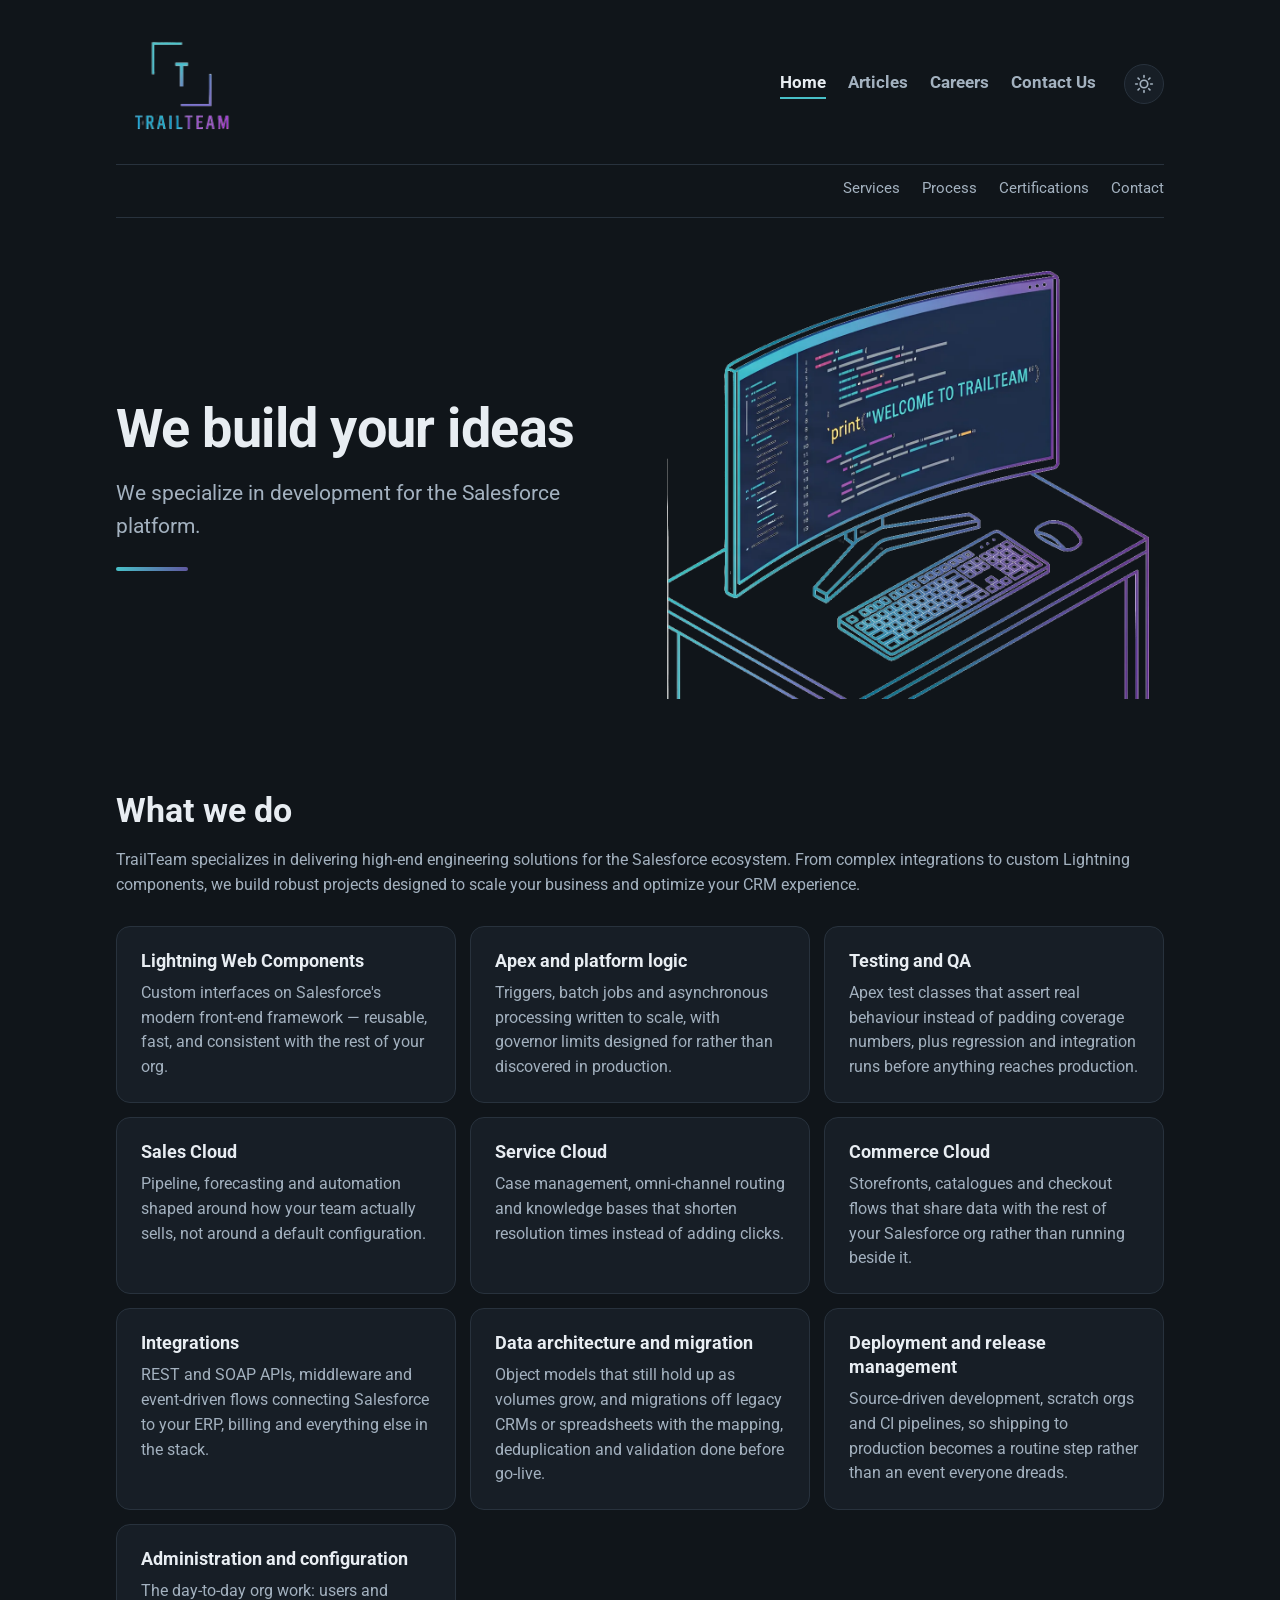
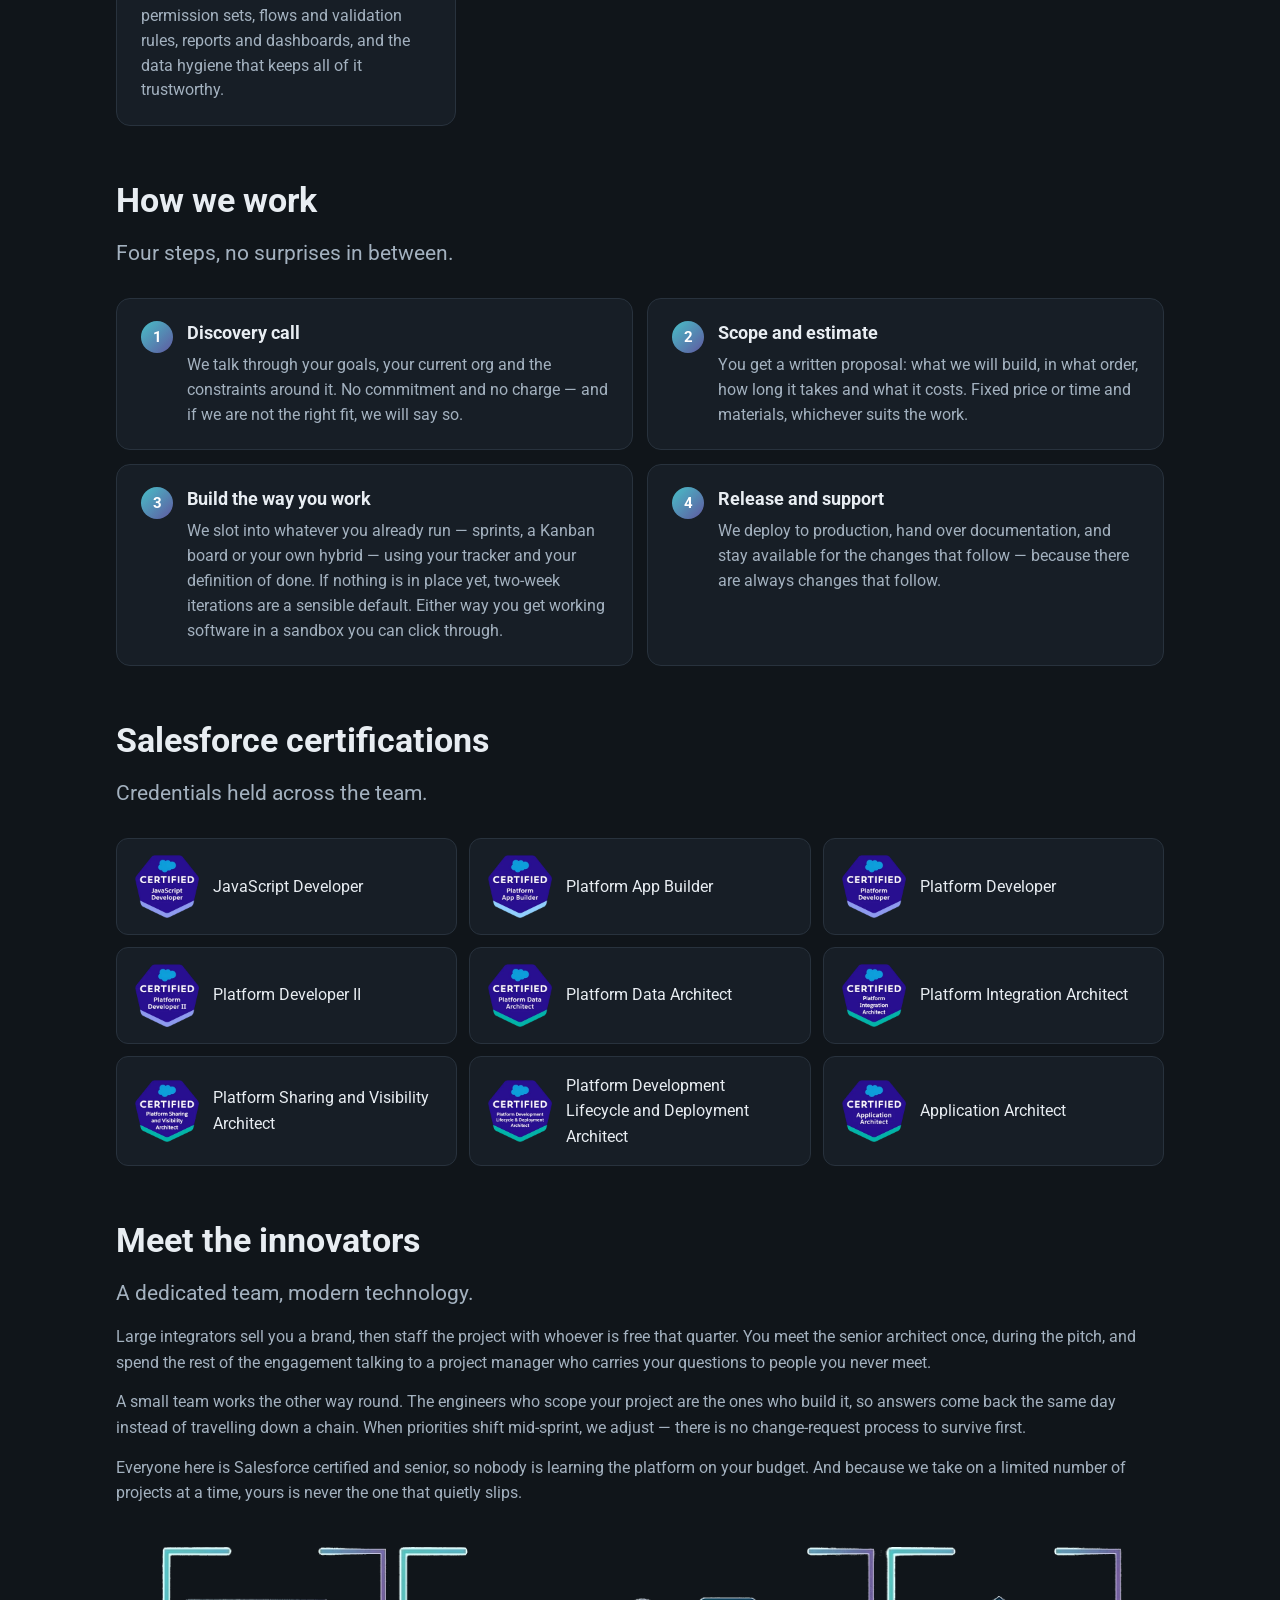
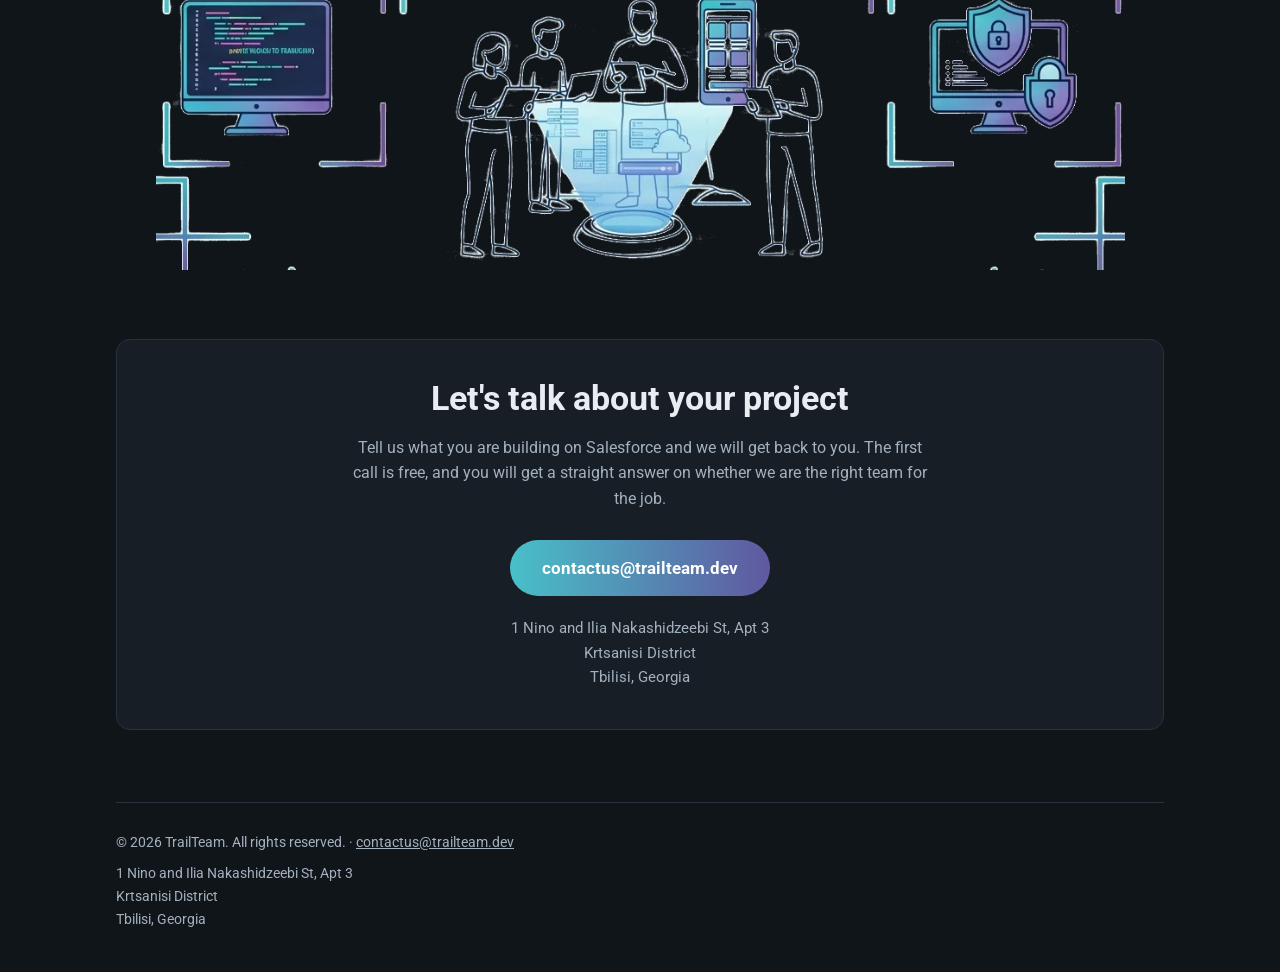
==== commit 1808d728: "Added address" ====
--- a/index.html
+++ b/index.html
@@ -209,12 +209,14 @@
                     free, and you will get a straight answer on whether we are the right team for the job.
                 </p>
                 <a class="btn" href="mailto:contactus@trailteam.dev">contactus@trailteam.dev</a>
+            <address>1 Nino and Ilia Nakashidzeebi St, Apt 3<br>Krtsanisi District<br>Tbilisi, Georgia</address>
             </section>
         </main>
 
         <footer>
             &copy; 2026 TrailTeam. All rights reserved. &middot;
             <a href="mailto:contactus@trailteam.dev">contactus@trailteam.dev</a>
+            <address>1 Nino and Ilia Nakashidzeebi St, Apt 3<br>Krtsanisi District<br>Tbilisi, Georgia</address>
         </footer>
 
     </div>
--- a/site.css
+++ b/site.css
@@ -347,6 +347,9 @@
 
 .contact p { margin-left: auto; margin-right: auto; }
 
+/* The office address under the button: plain text, not the browser default italic. */
+.contact address { margin-top: 20px; font-style: normal; font-size: 0.95rem; color: var(--ink-soft); }
+
 /* The label is an email address, so the pill has to survive narrow screens:
    it may shrink and, as a last resort, break rather than escape its panel. */
 .btn {
@@ -534,6 +537,8 @@
 
 footer a { color: inherit; }
 
+footer address { margin-top: 8px; font-style: normal; }
+
 @media (prefers-reduced-motion: reduce) {
     html { scroll-behavior: auto; }
 }
